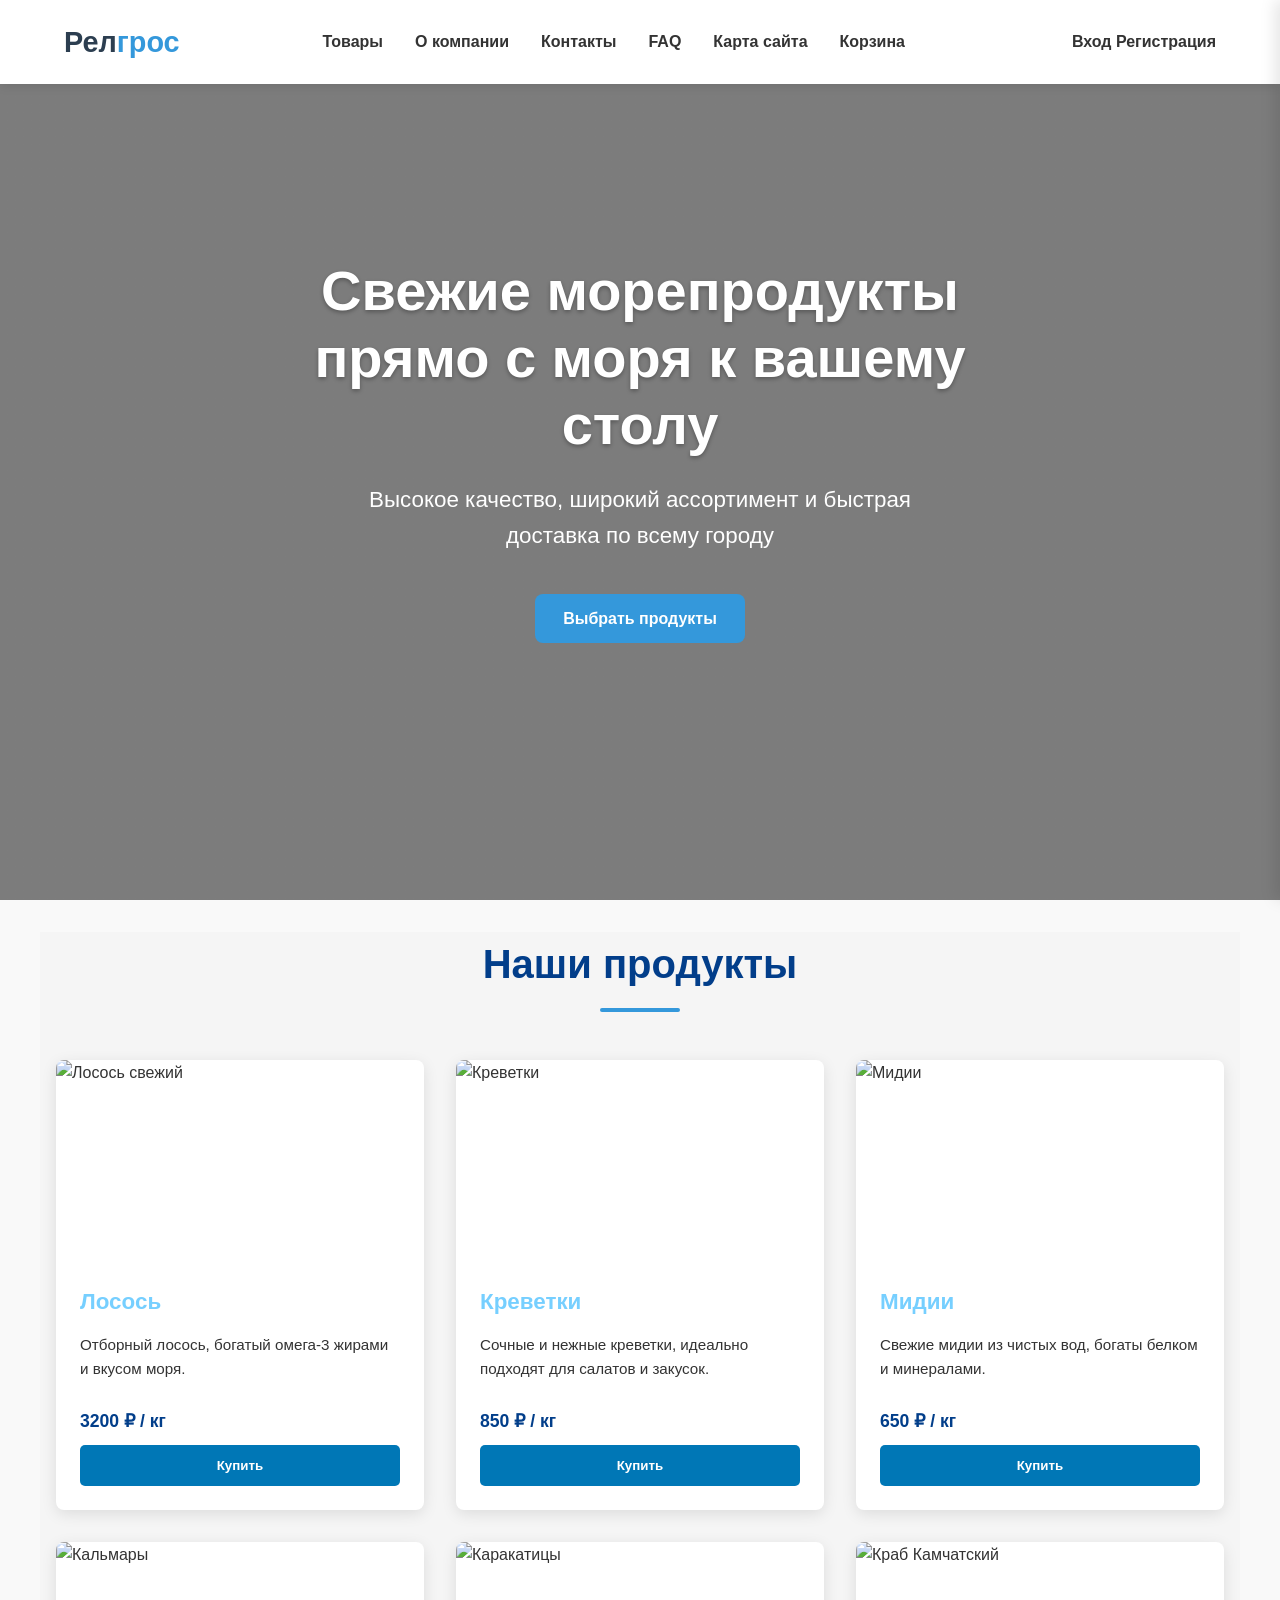
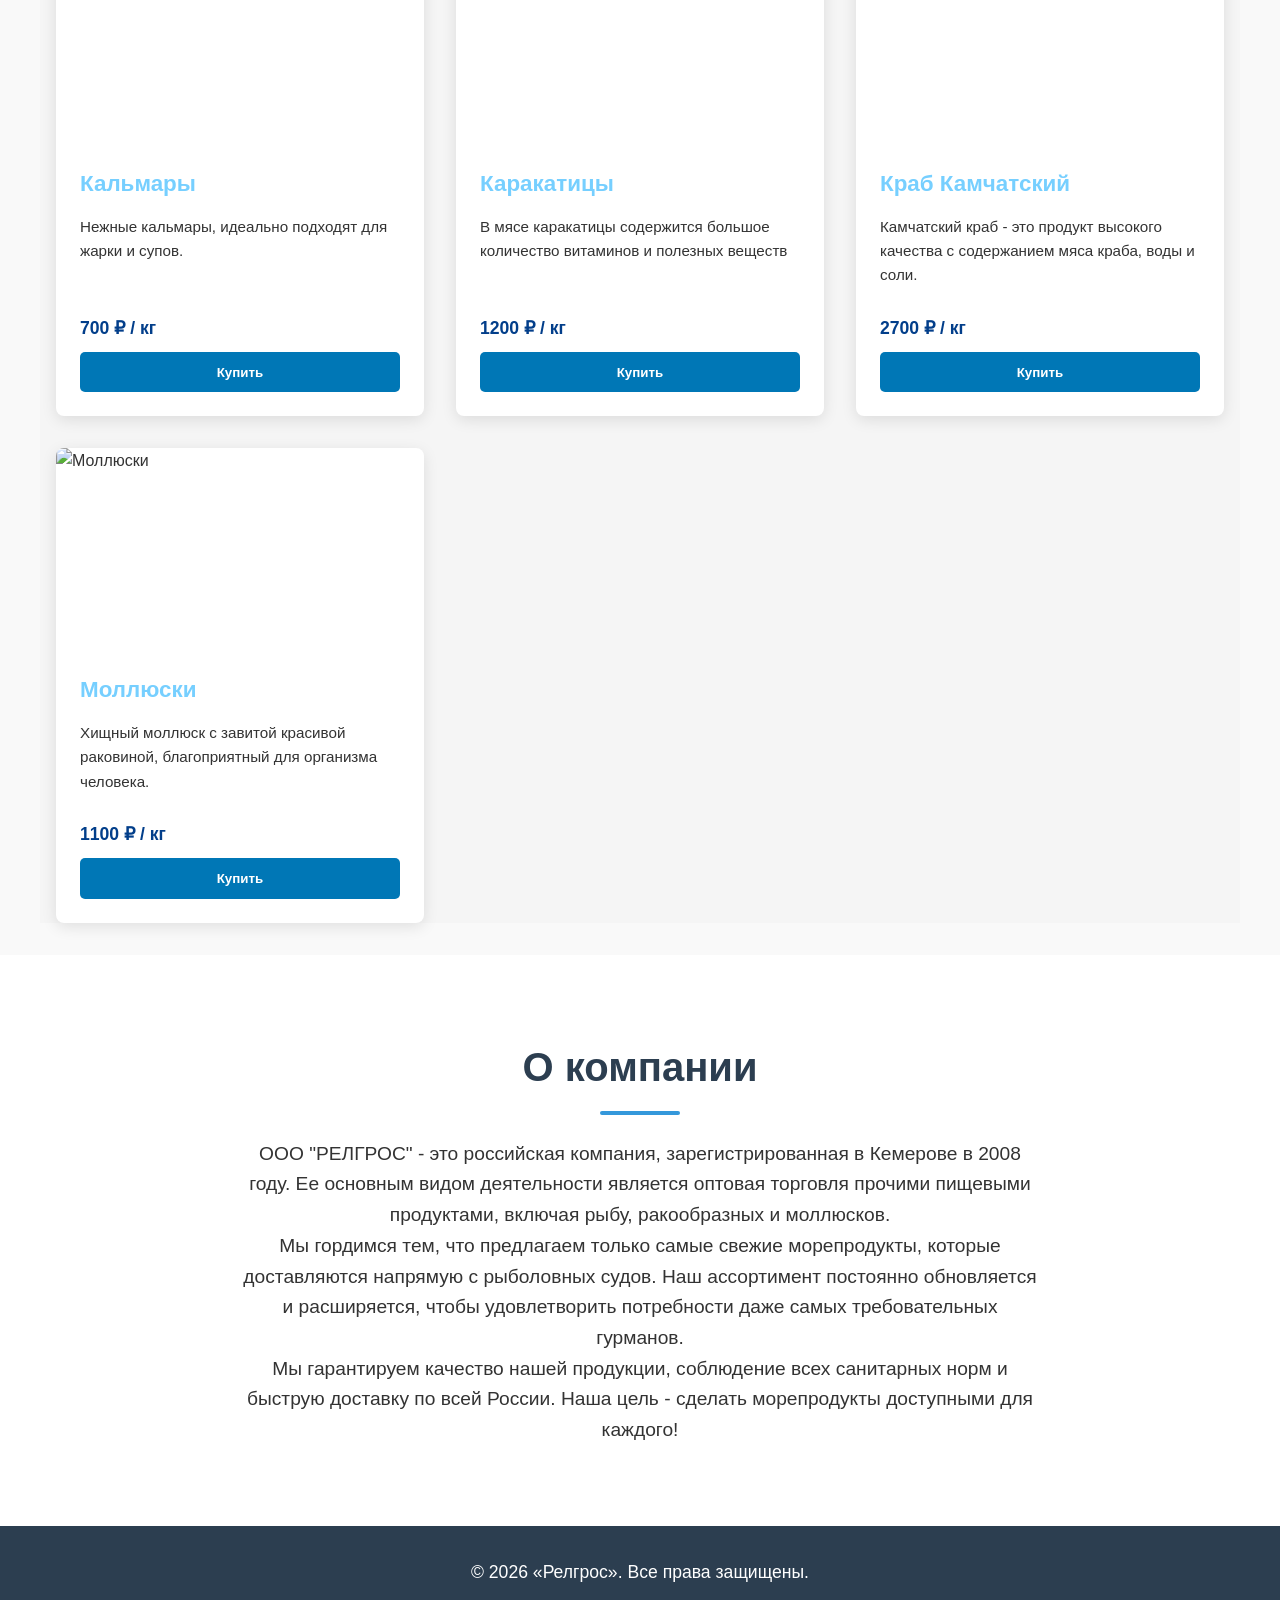
==== index.html @ 41223345 "Add files via upload" ====
<!DOCTYPE html>

<html lang="ru">

<head>

  <meta charset="UTF-8" />

  <meta name="viewport" content="width=device-width, initial-scale=1" />

  <title>Морепродукты «Релгрос»</title>

  <link rel="stylesheet" href="style.css">

  <style>

 .hero {

  background-image: linear-gradient(rgba(0, 0, 0, 0.5), rgba(0, 0, 0, 0.5)),

                    url('hero1.jpg');

  background-size: cover;

  background-position: center;

  background-attachment: fixed;

}



    .product-card .btn-buy {

      background-color: #0077b6 !important;

      color: #ffffff !important;

      border: none !important;

      padding: 0.8rem 1.5rem !important;

      border-radius: 5px !important;

      font-weight: bold !important;

      cursor: pointer !important;

      transition: background-color 0.3s ease, transform 0.2s ease !important;

      width: 100% !important;

      margin-top: auto !important;

    }



    /* Эффект при наведении на кнопку "Купить" */

    .product-card .btn-buy:hover {

      background-color: #023e8a !important; /* Темно-синий при наведении */

      transform: translateY(-2px) !important;

    }



    /* Эффект при клике */

    .product-card .btn-buy:active {

      transform: translateY(0) !important;

    }

  </style>

</head>

<body>

  <header>

    <div class="container nav-wrapper">

      <div class="logo">Рел<span>грос</span></div>

      <nav id="nav-menu">

        <a href="#products">Товары</a>

        <a href="#about">О компании</a>

        <a href="kontakti.html">Контакты</a>

        <a href="FAQ.html">FAQ</a>

        <a href="sitemap.html">Карта сайта</a>

        <a href="#" id="cart-toggle">Корзина</a>

      </nav>

     

      <div class="nav-actions">

        <nav>

          <ul>

            <li id="auth-buttons">

              <a href="#login-modal" id="login-button">Вход</a>

              <a href="#registration-modal" id="register-button">Регистрация</a>

            </li>

            <li id="user-info" class="hidden">

              <div class="user-status">

                <div class="user-avatar" id="user-avatar">U</div>

                <span id="username-display">Пользователь</span>

                <a href="kompani.html" class="lk-link" style="color: #023e8a; font-weight: bold; text-decoration: none; margin: 0 10px;">ЛК</a>

                <button class="logout-btn" id="logout-button">Выйти</button>

              </div>

            </li>

          </ul>

        </nav>

      </div>

     

      <div class="menu-toggle" id="menu-toggle" aria-label="Открыть меню" role="button" tabindex="0">

        <div></div>

        <div></div>

        <div></div>

      </div>

    </div>

  </header>

 

  <div id="login-modal" class="modal">

    <div class="modal-content">

      <span class="close" id="close-login">&times;</span>

      <h2>Вход</h2>

      <form id="login-form">

        <div class="form-group">

          <label for="login-email">Email:</label>

          <input type="email" id="login-email" required>

        </div>

        <div class="form-group">

          <label for="login-password">Пароль:</label>

          <input type="password" id="login-password" required>

        </div>

        <button type="submit">Войти</button>

        <div class="form-footer">

          <p>Ещё нет аккаунта? <a href="#registration-modal" id="show-register">Зарегистрироваться</a></p>

        </div>

      </form>

    </div>

  </div>



  <div id="registration-modal" class="modal">

    <div class="modal-content">

      <span class="close" id="close-registration">&times;</span>

      <h2>Регистрация</h2>

      <form id="registration-form">

        <div class="form-group">

          <label for="reg-username">Имя пользователя:</label>

          <input type="text" id="reg-username" required>

        </div>

        <div class="form-group">

          <label for="reg-email">Email:</label>

          <input type="email" id="reg-email" required>

        </div>

        <div class="form-group">

          <label for="reg-password">Пароль:</label>

          <input type="password" id="reg-password" required>

        </div>

        <button type="submit">Зарегистрироваться</button>

        <div class="form-footer">

          <p>Уже есть аккаунт? <a href="#login-modal" id="show-login">Войти</a></p>

        </div>

      </form>

    </div>

  </div>

 

  <div class="overlay" id="overlay"></div>



  <section class="hero">

    <div>

      <h1>Свежие морепродукты прямо с моря к вашему столу</h1>

      <p>Высокое качество, широкий ассортимент и быстрая доставка по всему городу</p>

      <a href="#products" class="btn btn-primary">Выбрать продукты</a>

    </div>

  </section>



  <section class="products" id="products">

    <h2>Наши продукты</h2>

    <div class="product-list">

      <div class="product-card">

        <img src="https://image.fonwall.ru/o/ur/beach-sea-silhouette-cold.jpeg?auto=compress&fit=crop&w=1920&h=1080&domain=img3.fonwall.ru" alt="Лосось свежий" />

        <div class="product-info">

          <h3>Лосось</h3>

          <p>Отборный лосось, богатый омега-3 жирами и вкусом моря.</p>

          <div class="price">3200 ₽ / кг</div>

          <button class="btn-buy" onclick="addToCart('Лосось', 3200, 'https://images.unsplash.com/photo-1519708227418-c8fd9a32b7a2?ixlib=rb-1.2.1&auto=format&fit=crop&w=1350&q=80')">Купить</button>

        </div>

      </div>

      <div class="product-card">

        <img src="https://image.fonwall.ru/o/gx/shrimps-food-seafood-meal.jpeg?auto=compress&fit=resize&w=1200&h=800&display=large&domain=img3.fonwall.ru" alt="Креветки" />

        <div class="product-info">

          <h3>Креветки</h3>

          <p>Сочные и нежные креветки, идеально подходят для салатов и закусок.</p>

          <div class="price">850 ₽ / кг</div>

          <button class="btn-buy" onclick="addToCart('Креветки', 850, 'https://images.unsplash.com/photo-1605209671171-4257b1c93a6c?ixlib=rb-1.2.1&auto=format&fit=crop&w=1350&q=80')">Купить</button>

        </div>

      </div>

      <div class="product-card">

        <img src="https://image.fonwall.ru/o/fg/open-white-ice-dish.jpeg?auto=compress&fit=resize&w=1200&display=large&domain=img1.fonwall.ru" alt="Мидии" />

        <div class="product-info">

          <h3>Мидии</h3>

          <p>Свежие мидии из чистых вод, богаты белком и минералами.</p>

          <div class="price">650 ₽ / кг</div>

          <button class="btn-buy" onclick="addToCart('Мидии', 650, 'https://images.unsplash.com/photo-1558642452-9d2a7deb7f62?ixlib=rb-1.2.1&auto=format&fit=crop&w=1350&q=80')">Купить</button>

        </div>

      </div>

      <div class="product-card">

        <img src="https://storage.delikateska.ru/1/c/e1c640a1-3410-4550-aafe-2575e19d95a2.jpg" alt="Кальмары" />

        <div class="product-info">

          <h3>Кальмары</h3>

          <p>Нежные кальмары, идеально подходят для жарки и супов.</p>

          <div class="price">700 ₽ / кг</div>

          <button class="btn-buy" onclick="addToCart('Кальмары', 700, 'https://images.unsplash.com/photo-1604335314871-1f1b4a6d1b8a?ixlib=rb-1.2.1&auto=format&fit=crop&w=1350&q=80')">Купить</button>

        </div>

      </div>

      <div class="product-card">

        <img src="https://dikoed.ru//upload/iblock/222/97263-karakatitsa-tushenaya-s-ovoshchami-v-yogurte.png" alt="Каракатицы" />

        <div class="product-info">

          <h3>Каракатицы</h3>

          <p>В мясе каракатицы содержится большое количество витаминов и полезных веществ</p>

          <div class="price">1200 ₽ / кг</div>

          <button class="btn-buy" onclick="addToCart('Каракатицы', 1200, 'https://images.unsplash.com/photo-1599490650239-1d4f5a5b0b8c?ixlib=rb-1.2.1&auto=format&fit=crop&w=1350&q=80')">Купить</button>

        </div>

      </div>

      <div class="product-card">

        <img src="https://image.fonwall.ru/o/fj/crab-leaves-tasty-wallpaper.jpeg?auto=compress&fit=resize&w=1200&h=914&display=large&domain=img3.fonwall.ru" alt="Краб Камчатский" />

        <div class="product-info">

          <h3>Краб Камчатский</h3>

          <p>Камчатский краб - это продукт высокого качества с содержанием мяса краба, воды и соли.</p>

          <div class="price">2700 ₽ / кг</div>

          <button class="btn-buy" onclick="addToCart('Краб Камчатский', 2700, 'https://images.unsplash.com/photo-1560963689-b9e9b4f7b2e9?ixlib=rb-1.2.1&auto=format&fit=crop&w=1350&q=80')">Купить</button>

        </div>

      </div>

      <div class="product-card">

        <img src="https://storage.delikateska.ru/2/6/9f753585-d7a3-4ac5-836e-d81b5a7dd4b4.jpg" alt="Моллюски" />

        <div class="product-info">

          <h3>Моллюски</h3>

          <p>Хищный моллюск с завитой красивой раковиной, благоприятный для организма человека.</p>

          <div class="price">1100 ₽ / кг</div>

          <button class="btn-buy" onclick="addToCart('Моллюски', 1100, 'https://images.unsplash.com/photo-1583258292688-d0213dc5a3a8?ixlib=rb-1.2.1&auto=format&fit=crop&w=1350&q=80')">Купить</button>

        </div>

      </div>

     

    </div>

  </section>



  <section class="about" id="about">

    <h2>О компании</h2>

    <p>

      ООО "РЕЛГРОС" - это российская компания, зарегистрированная в Кемерове в 2008 году.

      Ее основным видом деятельности является оптовая торговля прочими пищевыми продуктами,

      включая рыбу, ракообразных и моллюсков.

    </p>

    <p>

      Мы гордимся тем, что предлагаем только самые свежие морепродукты, которые доставляются

      напрямую с рыболовных судов. Наш ассортимент постоянно обновляется и расширяется,

      чтобы удовлетворить потребности даже самых требовательных гурманов.

    </p>

    <p>

      Мы гарантируем качество нашей продукции, соблюдение всех санитарных норм и быструю

      доставку по всей России. Наша цель - сделать морепродукты доступными для каждого!

    </p>

  </section>



  <footer>

    &copy; 2026 «Релгрос». Все права защищены.

  </footer>



  <div class="cart" id="cart">

    <h3>

      Корзина

      <button class="close-btn" id="close-cart">✖</button>

    </h3>

    <div id="cart-items"></div>

    <div class="cart-total" id="cart-total">Итого: 0 ₽</div>

    <div class="cart-actions">

      <button class="checkout-btn" onclick="checkout()">Оформить заказ</button>

      <button class="clear-btn" onclick="clearCart()">Очистить корзину</button>

    </div>

  </div>



  <script>

    let cart = [];

    let currentUser = null;

   

    const cartToggle = document.getElementById('cart-toggle');

    const cartDiv = document.getElementById('cart');

    const closeCartBtn = document.getElementById('close-cart');

    const overlay = document.getElementById('overlay');

    const menuToggle = document.getElementById('menu-toggle');

    const navMenu = document.getElementById('nav-menu');

    const loginButton = document.getElementById('login-button');

    const registerButton = document.getElementById('register-button');

    const closeLogin = document.getElementById('close-login');

    const closeRegistration = document.getElementById('close-registration');

    const loginModal = document.getElementById('login-modal');

    const registerModal = document.getElementById('registration-modal');

    const loginForm = document.getElementById('login-form');

    const registerForm = document.getElementById('registration-form');

    const showRegister = document.getElementById('show-register');

    const showLogin = document.getElementById('show-login');

    const authButtons = document.getElementById('auth-buttons');

    const userInfo = document.getElementById('user-info');

    const userAvatar = document.getElementById('user-avatar');

    const usernameDisplay = document.getElementById('username-display');

    const logoutButton = document.getElementById('logout-button');

   

    document.addEventListener('DOMContentLoaded', () => {

      const savedUser = localStorage.getItem('currentUser');

      if (savedUser) {

        currentUser = JSON.parse(savedUser);

        updateUserStatus();

      }

     

      const savedCart = localStorage.getItem('cart');

      if (savedCart) {

        cart = JSON.parse(savedCart);

        renderCart();

      }

    });

   

    function addToCart(product, price, image) {

      const existingItem = cart.find(item => item.product === product);

      if (existingItem) {

        existingItem.quantity++;

      } else {

        cart.push({ product, price, image, quantity: 1 });

      }

      renderCart();

      saveCartToStorage();

     

      cartDiv.classList.add('active');

      overlay.style.display = 'block';

    }

   

    function removeFromCart(product) {

      const index = cart.findIndex(item => item.product === product);

      if (index !== -1) {

        cart.splice(index, 1);

        renderCart();

        saveCartToStorage();

      }

    }

   

    function updateQuantity(product, change) {

      const item = cart.find(item => item.product === product);

      if (item) {

        item.quantity += change;

        if (item.quantity <= 0) {

          removeFromCart(product);

        } else {

          renderCart();

          saveCartToStorage();

        }

      }

    }

   

    function clearCart() {

      cart = [];

      renderCart();

      saveCartToStorage();

    }

   

    function renderCart() {

      const cartItemsDiv = document.getElementById('cart-items');

      if (!cartItemsDiv) return;

      cartItemsDiv.innerHTML = '';

      let total = 0;

     

      if (cart.length === 0) {

        cartItemsDiv.innerHTML = '<p>Корзина пуста</p>';

        document.getElementById('cart-total').innerText = `Итого: 0 ₽`;

        return;

      }

     

      cart.forEach(item => {

        const itemTotal = item.price * item.quantity;

        total += itemTotal;

       

        const cartItem = document.createElement('div');

        cartItem.className = 'cart-item';

        cartItem.innerHTML = `

          <div class="cart-item-info">

            <div class="cart-item-name">${item.product}</div>

            <div class="cart-item-price">${item.price} ₽ × ${item.quantity} = ${itemTotal} ₽</div>

          </div>

          <div class="cart-item-actions">

            <button onclick="updateQuantity('${item.product}', -1)">-</button>

            <button onclick="updateQuantity('${item.product}', 1)">+</button>

            <button onclick="removeFromCart('${item.product}')" style="color: #e74c3c; background:none; border:none; cursor:pointer; font-weight:bold;">✕</button>

          </div>

        `;

        cartItemsDiv.appendChild(cartItem);

      });

      document.getElementById('cart-total').innerText = `Итого: ${total} ₽`;

    }

   

    function saveCartToStorage() {

      localStorage.setItem('cart', JSON.stringify(cart));

    }

   

    function checkout() {

      if (!currentUser) {

        alert('Для оформления заказа необходимо войти в систему');

        showModal(loginModal);

        return;

      }

     

      if (cart.length === 0) {

        alert('Ваша корзина пуста');

        return;

      }

     

      let totalSum = 0;

      let totalWeight = 0;

      let itemsNames = [];

     

      cart.forEach(item => {

        totalSum += item.price * item.quantity;

        totalWeight += item.quantity;

        itemsNames.push(`${item.product} (${item.quantity} шт)`);

      });



      const newOrder = {

        id: "#" + Math.floor(10000 + Math.random() * 90000),

        date: new Date().toLocaleDateString('ru-RU'),

        products: itemsNames.join(', '),

        weight: totalWeight + ".0 кг",

        total: totalSum.toLocaleString('ru-RU') + " руб.",

        status: "В обработке"

      };



      let ordersDB = JSON.parse(localStorage.getItem('ordersDB') || '{}');

     

      if (!ordersDB[currentUser.email]) {

        ordersDB[currentUser.email] = [];

      }

     

      ordersDB[currentUser.email].unshift(newOrder);

      localStorage.setItem('ordersDB', JSON.stringify(ordersDB));

     

      alert(`Заказ ${newOrder.id} успешно оформлен! Посмотреть его можно в Личном кабинете (ЛК).`);

      clearCart();

      closeCart();

    }

   

    function showModal(modal) {

      modal.classList.add('active');

      overlay.style.display = 'block';

      document.body.style.overflow = 'hidden';

    }

   

    function closeModal(modal) {

      modal.classList.remove('active');

      overlay.style.display = 'none';

      document.body.style.overflow = 'auto';

    }

   

    function closeAllModals() {

      closeModal(loginModal);

      closeModal(registerModal);

    }

   

    function closeCart() {

      cartDiv.classList.remove('active');

      overlay.style.display = 'none';

      document.body.style.overflow = 'auto';

    }

   

    function registerUser(username, email, password) {

      let users = JSON.parse(localStorage.getItem('users') || '[]');

      const existingUser = users.find(user => user.email === email);

      if (existingUser) {

        alert('Пользователь с таким email уже зарегистрирован');

        return false;

      }

     

      const newUser = { id: Date.now(), username, email, password };

      users.push(newUser);

      localStorage.setItem('users', JSON.stringify(users));

     

      currentUser = newUser;

      localStorage.setItem('currentUser', JSON.stringify(currentUser));

      updateUserStatus();

      alert('Регистрация прошла успешно!');

      return true;

    }

   

    function loginUser(email, password) {

      const users = JSON.parse(localStorage.getItem('users') || '[]');

      const user = users.find(user => user.email === email && user.password === password);

     

      if (user) {

        currentUser = user;

        localStorage.setItem('currentUser', JSON.stringify(currentUser));

        updateUserStatus();

        return true;

      }

      alert('Неверный email или пароль');

      return false;

    }

   

    function logoutUser() {

      currentUser = null;

      localStorage.removeItem('currentUser');

      updateUserStatus();

    }

   

    function updateUserStatus() {

      if (currentUser) {

        authButtons.classList.add('hidden');

        userInfo.classList.remove('hidden');

        usernameDisplay.textContent = currentUser.username;

        userAvatar.textContent = currentUser.username.charAt(0).toUpperCase();

      } else {

        authButtons.classList.remove('hidden');

        userInfo.classList.add('hidden');

      }

    }

   

    cartToggle.addEventListener('click', (e) => {

      e.preventDefault();

      cartDiv.classList.toggle('active');

      const isActive = cartDiv.classList.contains('active');

      overlay.style.display = isActive ? 'block' : 'none';

      document.body.style.overflow = isActive ? 'hidden' : 'auto';

    });

   

    closeCartBtn.addEventListener('click', closeCart);

    overlay.addEventListener('click', () => {

      closeCart();

      closeAllModals();

    });

   

    menuToggle.addEventListener('click', () => {

      menuToggle.classList.toggle('active');

      navMenu.classList.toggle('active');

    });

   

    loginButton.addEventListener('click', (e) => {

      e.preventDefault();

      showModal(loginModal);

    });

   

    registerButton.addEventListener('click', (e) => {

      e.preventDefault();

      showModal(registerModal);

    });

   

    closeLogin.addEventListener('click', () => closeModal(loginModal));

    closeRegistration.addEventListener('click', () => closeModal(registerModal));

   

    showRegister.addEventListener('click', (e) => {

      e.preventDefault();

      closeModal(loginModal);

      showModal(registerModal);

    });

   

    showLogin.addEventListener('click', (e) => {

      e.preventDefault();

      closeModal(registerModal);

      showModal(loginModal);

    });

   

    loginForm.addEventListener('submit', (e) => {

      e.preventDefault();

      const email = document.getElementById('login-email').value;

      const password = document.getElementById('login-password').value;

      if (loginUser(email, password)) closeModal(loginModal);

    });

   

    registerForm.addEventListener('submit', (e) => {

      e.preventDefault();

      const username = document.getElementById('reg-username').value;

      const email = document.getElementById('reg-email').value;

      const password = document.getElementById('reg-password').value;

      if (registerUser(username, email, password)) closeModal(registerModal);

    });

   

    logoutButton.addEventListener('click', logoutUser);

   

    document.querySelectorAll('a[href^="#"]').forEach(anchor => {

      anchor.addEventListener('click', function(e) {

        const targetId = this.getAttribute('href');

        if (targetId === '#') return;

        const targetElement = document.querySelector(targetId);

        if (targetElement) {

          e.preventDefault();

          window.scrollTo({ top: targetElement.offsetTop - 80, behavior: 'smooth' });

          if (navMenu.classList.contains('active')) {

            menuToggle.classList.remove('active');

            navMenu.classList.remove('active');

          }

        }

      });

    });

  </script>

</body>

</html>
---- style.css ----
.products {
      max-width: 1200px;
      margin: 2rem auto;
      padding: 0 1rem;
    }
    .products h2 {
      text-align: center;
      margin-bottom: 1.5rem;
      color: #023e8a;
    }
    .product-list {
      display: grid;
      grid-template-columns: repeat(auto-fit, minmax(250px, 1fr));
      gap: 1.5rem;
    }
    .product-card {
      background: rgb(255, 255, 255);
      border-radius: 8px;
      box-shadow: 0 2px 8px rgba(0, 0, 0, 0.1);
      overflow: hidden;
      display: flex;
      flex-direction: column;
      transition: transform 0.3s ease;
    }
    .product-card:hover {
      transform: translateY(-5px);
    }
    .product-card img {
      width: 100%;
      height: 180px;
      object-fit: cover;
    }
    .product-info {
      padding: 1rem;
      flex-grow: 1;
      display: flex;
      flex-direction: column;
      justify-content: space-between;
    }
    .product-info h3 {
      margin-bottom: 0.5rem;
      color: #76cfff;
    }
    .product-info p {
      flex-grow: 1;
      font-size: 0.95rem;
      margin-bottom: 1rem;
    }
    .product-info .price {
      font-weight: bold;
      font-size: 1.1rem;
      color: #023e8a;
    }
    .btn-buy {
      background-color: #0077b6;
      color: white;
      border: none;
      padding: 0.5rem 1rem;
      border-radius: 4px;
      cursor: pointer;
      font-weight: 600;
      transition: background-color 0.3s ease;
      text-align: center;
      margin-top: 0.5rem;
    }
    .btn-buy:hover {
      background-color: #005f86;
    }

     /* Глобальные стили */
    :root {
      --primary-color: #2c3e50;
      --secondary-color: #3498db;
      --accent-color: #e74c3c;
      --light-color: #ecf0f1;
      --dark-color: #2c3e50;
      --text-color: #333;
      --light-gray: #f5f5f5;
      --border-radius: 8px;
      --box-shadow: 0 4px 15px rgba(0, 0, 0, 0.1);
      --transition: all 0.3s ease;
    }
    
    * {
      margin: 0;
      padding: 0;
      box-sizing: border-box;
      font-family: 'Segoe UI', Tahoma, Geneva, Verdana, sans-serif;
    }
    
    body {
      background-color: #f9f9f9;
      color: var(--text-color);
      line-height: 1.6;
    }
    
    a {
      text-decoration: none;
      color: inherit;
    }
    
    button {
      cursor: pointer;
      border: none;
      outline: none;
      transition: var(--transition);
    }
    
    .container {
      width: 90%;
      max-width: 1200px;
      margin: 0 auto;
      padding: 0 15px;
    }
    
    section {
      padding: 5rem 0;
    }
    
    h1, h2, h3 {
      font-weight: 700;
      margin-bottom: 1.5rem;
      color: var(--primary-color);
    }
    
    h1 {
      font-size: 3rem;
      line-height: 1.2;
    }
    
    h2 {
      font-size: 2.5rem;
      text-align: center;
      position: relative;
      padding-bottom: 1rem;
    }
    
    h2::after {
      content: '';
      position: absolute;
      bottom: 0;
      left: 50%;
      transform: translateX(-50%);
      width: 80px;
      height: 4px;
      background: var(--secondary-color);
      border-radius: 2px;
    }
    
    p {
      margin-bottom: 1rem;
      font-size: 1.1rem;
    }
    
    .btn {
      display: inline-block;
      padding: 12px 28px;
      border-radius: var(--border-radius);
      font-weight: 600;
      font-size: 1rem;
      text-align: center;
      transition: var(--transition);
    }
    
    .btn-primary {
      background-color: var(--secondary-color);
      color: white;
    }
    
    .btn-primary:hover {
      background-color: #2980b9;
      transform: translateY(-3px);
    }
    
    .btn-buy {
      background-color: var(--accent-color);
      color: white;
      padding: 10px 20px;
      border-radius: var(--border-radius);
      font-weight: 600;
      margin-top: 15px;
      width: 100%;
    }
    
    .btn-buy:hover {
      background-color: #c0392b;
    }
    
    /* Шапка сайта */
    header {
      background-color: white;
      box-shadow: 0 2px 10px rgba(0, 0, 0, 0.1);
      position: fixed;
      top: 0;
      left: 0;
      width: 100%;
      z-index: 1000;
    }
    
    .nav-wrapper {
      display: flex;
      justify-content: space-between;
      align-items: center;
      padding: 1.2rem 0;
    }
    
    .logo {
      font-size: 1.8rem;
      font-weight: 800;
      color: var(--primary-color);
    }
    
    .logo span {
      color: var(--secondary-color);
    }
    
    nav {
      display: flex;
      align-items: center;
    }
    
    #nav-menu {
      display: flex;
    }
    
    #nav-menu a {
      margin-left: 2rem;
      font-weight: 600;
      position: relative;
      padding: 8px 0;
    }
    
    #nav-menu a::after {
      content: '';
      position: absolute;
      bottom: 0;
      left: 0;
      width: 0;
      height: 2px;
      background: var(--secondary-color);
      transition: var(--transition);
    }
    
    #nav-menu a:hover::after {
      width: 100%;
    }
    
    .nav-actions {
      display: flex;
      align-items: center;
      margin-left: 2rem;
    }
    
    .nav-actions ul {
      display: flex;
      list-style: none;
    }
    
    .nav-actions li {
      margin-left: 1.5rem;
    }
    
    .nav-actions a {
      font-weight: 600;
    }
    
    .menu-toggle {
      display: none;
      flex-direction: column;
      justify-content: space-between;
      width: 30px;
      height: 21px;
      cursor: pointer;
    }
    
    .menu-toggle div {
      height: 3px;
      background: var(--primary-color);
      border-radius: 10px;
      transition: var(--transition);
    }
    
    /* Герой-секция */
    .hero {
      background: linear-gradient(rgba(44, 62, 80, 0.8), rgba(44, 62, 80, 0.8)), 
                  url('https://images.unsplash.com/photo-1519681393784-d120267933ba?ixlib=rb-1.2.1&auto=format&fit=crop&w=1950&q=80');
      background-size: cover;
      background-position: center;
      height: 100vh;
      min-height: 700px;
      display: flex;
      align-items: center;
      text-align: center;
      color: white;
      margin-top: 0;
    }
    
    .hero div {
      max-width: 800px;
      margin: 0 auto;
    }
    
    .hero h1 {
      font-size: 3.5rem;
      color: white;
      margin-bottom: 1.5rem;
      text-shadow: 0 2px 4px rgba(0,0,0,0.3);
    }
    
    .hero p {
      font-size: 1.4rem;
      margin-bottom: 2.5rem;
      max-width: 600px;
      margin-left: auto;
      margin-right: auto;
    }
    
    /* Секция продуктов */
    .products {
      background-color: var(--light-gray);
    }
    
    .product-list {
      display: grid;
      grid-template-columns: repeat(auto-fill, minmax(280px, 1fr));
      gap: 2rem;
      margin-top: 3rem;
    }
    
    .product-card {
      background: white;
      border-radius: var(--border-radius);
      overflow: hidden;
      box-shadow: var(--box-shadow);
      transition: var(--transition);
    }
    
    .product-card:hover {
      transform: translateY(-10px);
      box-shadow: 0 10px 25px rgba(0,0,0,0.15);
    }
    
    .product-card img {
      width: 100%;
      height: 200px;
      object-fit: cover;
      display: block;
    }
    
    .product-info {
      padding: 1.5rem;
    }
    
    .product-info h3 {
      font-size: 1.4rem;
      margin-bottom: 0.8rem;
    }
    
    .price {
      font-size: 1.3rem;
      font-weight: 700;
      color: var(--accent-color);
      margin: 10px 0;
    }
    
    /* О компании */
    .about {
      background: white;
    }
    
    .about p {
      max-width: 800px;
      margin: 0 auto;
      text-align: center;
      font-size: 1.2rem;
    }
    
    /* Контакты */
    .contact-info {
      background: white;
      padding: 2.5rem;
      border-radius: var(--border-radius);
      box-shadow: var(--box-shadow);
      max-width: 600px;
      margin: 0 auto;
      text-align: center;
    }
    
    .contact-info p {
      font-size: 1.2rem;
      margin-bottom: 1.2rem;
    }
    
    .contact-info a {
      color: var(--secondary-color);
      font-weight: 600;
      transition: var(--transition);
    }
    
    .contact-info a:hover {
      color: var(--accent-color);
      text-decoration: underline;
    }
    
    /* Подвал */
    footer {
      background-color: var(--primary-color);
      color: white;
      padding: 2rem 0;
      text-align: center;
      font-size: 1.1rem;
    }
    
    /* Корзина */
    .cart {
      position: fixed;
      top: 0;
      right: -400px;
      width: 100%;
      max-width: 400px;
      height: 100vh;
      background: white;
      box-shadow: -5px 0 15px rgba(0,0,0,0.1);
      padding: 2rem;
      z-index: 2000;
      transition: var(--transition);
      overflow-y: auto;
    }
    
    .cart.active {
      right: 0;
    }
    
    .cart h3 {
      display: flex;
      justify-content: space-between;
      align-items: center;
      padding-bottom: 1.5rem;
      border-bottom: 1px solid #eee;
    }
    
    .close-btn {
      background: none;
      font-size: 1.5rem;
      color: var(--accent-color);
    }
    
    .cart-items {
      margin: 1.5rem 0;
    }
    
    .cart-item {
      display: flex;
      justify-content: space-between;
      align-items: center;
      padding: 1rem 0;
      border-bottom: 1px solid #eee;
    }
    
    .cart-item-info {
      flex: 1;
    }
    
    .cart-item-actions {
      display: flex;
      align-items: center;
    }
    
    .cart-item-actions button {
      background: var(--light-gray);
      width: 30px;
      height: 30px;
      border-radius: 50%;
      font-weight: bold;
      margin: 0 5px;
    }
    
    .cart-total {
      font-size: 1.4rem;
      font-weight: 700;
      margin: 1.5rem 0;
      text-align: right;
    }
    
    .cart-actions {
      display: flex;
      flex-direction: column;
      gap: 10px;
    }
    
    .cart-actions button {
      padding: 12px 20px;
      border-radius: var(--border-radius);
      font-weight: 600;
    }
    
    .checkout-btn {
      background: var(--secondary-color);
      color: white;
    }
    
    .clear-btn {
      background: var(--light-gray);
      color: var(--text-color);
    }
    
    .overlay {
      position: fixed;
      top: 0;
      left: 0;
      width: 100%;
      height: 100%;
      background: rgba(0,0,0,0.5);
      z-index: 1500;
      display: none;
    }
    
    /* Модальные окна */
    .modal {
      position: fixed;
      top: 0;
      left: 0;
      width: 100%;
      height: 100%;
      background: rgba(0,0,0,0.7);
      z-index: 2000;
      display: flex;
      align-items: center;
      justify-content: center;
      opacity: 0;
      visibility: hidden;
      transition: var(--transition);
    }
    
    .modal.active {
      opacity: 1;
      visibility: visible;
    }
    
    .modal-content {
      background: white;
      border-radius: var(--border-radius);
      width: 90%;
      max-width: 450px;
      padding: 2.5rem;
      position: relative;
      box-shadow: 0 10px 30px rgba(0,0,0,0.3);
    }
    
    .modal .close {
      position: absolute;
      top: 15px;
      right: 20px;
      font-size: 1.8rem;
      cursor: pointer;
      color: #aaa;
    }
    
    .modal .close:hover {
      color: var(--accent-color);
    }
    
    .modal h2 {
      margin-bottom: 2rem;
      text-align: center;
      padding-bottom: 0;
    }
    
    .modal h2::after {
      display: none;
    }
    
    .form-group {
      margin-bottom: 1.5rem;
    }
    
    .form-group label {
      display: block;
      margin-bottom: 0.5rem;
      font-weight: 600;
    }
    
    .form-group input {
      width: 100%;
      padding: 12px 15px;
      border: 1px solid #ddd;
      border-radius: var(--border-radius);
      font-size: 1rem;
    }
    
    .form-group input:focus {
      border-color: var(--secondary-color);
      outline: none;
    }
    
    .modal button[type="submit"] {
      width: 100%;
      padding: 14px;
      background: var(--secondary-color);
      color: white;
      font-weight: 600;
      font-size: 1.1rem;
      border-radius: var(--border-radius);
    }
    
    .form-footer {
      text-align: center;
      margin-top: 1.5rem;
      font-size: 0.95rem;
    }
    
    .form-footer a {
      color: var(--secondary-color);
      font-weight: 600;
    }

       /* Адаптивность */
    @media (max-width: 992px) {
      h1 {
        font-size: 2.5rem;
      }
      
      h2 {
        font-size: 2rem;
      }
      
      .nav-actions {
        margin-left: 1rem;
      }
      
      .nav-actions li {
        margin-left: 1rem;
      }
      
      #nav-menu {
        position: fixed;
        top: 80px;
        left: 0;
        background: white;
        width: 100%;
        flex-direction: column;
        align-items: center;
        padding: 2rem 0;
        box-shadow: 0 10px 10px rgba(0,0,0,0.1);
        clip-path: polygon(0 0, 100% 0, 100% 0, 0 0);
        transition: var(--transition);
      }
      
      #nav-menu.active {
        clip-path: polygon(0 0, 100% 0, 100% 100%, 0 100%);
      }
      
      #nav-menu a {
        margin: 1rem 0;
      }
      
      .menu-toggle {
        display: flex;
      }
      
      .menu-toggle.active div:nth-child(1) {
        transform: rotate(45deg) translate(5px, 5px);
      }
      
      .menu-toggle.active div:nth-child(2) {
        opacity: 0;
      }
      
      .menu-toggle.active div:nth-child(3) {
        transform: rotate(-45deg) translate(7px, -6px);
      }
    }
    
    @media (max-width: 768px) {
      .hero {
        min-height: 600px;
      }
      
      .hero h1 {
        font-size: 2.5rem;
      }
      
      .hero p {
        font-size: 1.2rem;
      }
      
      section {
        padding: 3rem 0;
      }
      
      .cart {
        max-width: 100%;
      }
    }
    
    @media (max-width: 480px) {
      .logo {
        font-size: 1.5rem;
      }
      
      .hero h1 {
        font-size: 2rem;
      }
      
      .hero p {
        font-size: 1rem;
      }
      
      .nav-actions li {
        margin-left: 0.8rem;
      }
    }
    
    /* Пользовательский статус */
    .user-status {
      display: flex;
      align-items: center;
      gap: 10px;
    }
    
    .user-avatar {
      width: 36px;
      height: 36px;
      border-radius: 50%;
      background: var(--secondary-color);
      color: white;
      display: flex;
      align-items: center;
      justify-content: center;
      font-weight: bold;
    }
    
    .logout-btn {
      background: none;
      color: var(--accent-color);
      font-weight: 600;
      padding: 5px 10px;
      border-radius: var(--border-radius);
    }
    
    .logout-btn:hover {
      background: rgba(231, 76, 60, 0.1);
    }
    
    .hidden {
      display: none;
    }
    /* Блок живого поиска */
.search-section {
  padding: 2rem 0 1rem 0;
}
.search-wrapper {
  max-width: 600px;
  margin: 0 auto;
  padding: 0 1rem;
}
.search-wrapper input {
  width: 100%;
  padding: 0.8rem 1.2rem;
  border: 2px solid #0077b6;
  border-radius: 50px;
  font-size: 1rem;
  outline: none;
  transition: box-shadow 0.3s ease;
}
.search-wrapper input:focus {
  box-shadow: 0 0 10px rgba(0, 119, 182, 0.4);
}

/* Выпадающее меню профиля в шапке */
.user-status-wrapper {
  position: relative;
}
.user-status {
  display: flex;
  align-items: center;
  gap: 8px;
  cursor: pointer;
  user-select: none;
}
.dropdown-arrow {
  font-size: 0.7rem;
  color: #0077b6;
}
.profile-dropdown {
  position: absolute;
  top: 130%;
  right: 0;
  background: white;
  min-width: 200px;
  border-radius: 8px;
  box-shadow: 0 4px 15px rgba(0,0,0,0.15);
  display: none;
  flex-direction: column;
  padding: 0.5rem 0;
  z-index: 2000;
}
.profile-dropdown.active {
  display: flex;
}
.profile-dropdown a {
  padding: 0.6rem 1.2rem;
  color: #333 !important;
  text-decoration: none;
  font-size: 0.95rem;
  transition: background 0.2s ease;
}
.profile-dropdown a:hover {
  background: #f0f7ff;
  color: #0077b6 !important;
}

/* Сетка личного кабинета */
.lk-grid-container {
  display: grid;
  grid-template-columns: 1fr 2fr;
  gap: 2rem;
  align-items: start;
}
@media (max-width: 768px) {
  .lk-grid-container {
    grid-template-columns: 1fr;
  }
}
.profile-card-box, .orders-history-box, .sitemap-card {
  background: white;
  border-radius: 12px;
  padding: 2rem;
  box-shadow: 0 4px 12px rgba(0,0,0,0.05);
  border: 1px solid #e2e8f0;
}
.profile-header-main {
  display: flex;
  align-items: center;
  gap: 1.2rem;
}
.avatar-circle {
  width: 50px;
  height: 50px;
  background: #0077b6;
  border-radius: 50%;
  color: white;
  font-size: 1.4rem;
  font-weight: bold;
  display: flex;
  align-items: center;
  justify-content: center;
}
.profile-meta-title h2 {
  margin: 0;
  color: #023e8a;
  font-size: 1.4rem;
}
.profile-meta-title p {
  margin: 4px 0 0 0;
  color: #777;
  font-size: 0.9rem;
}
.form-item-block {
  margin-bottom: 1.2rem;
}
.form-item-block label {
  display: block;
  margin-bottom: 0.4rem;
  color: #4a5568;
  font-weight: 600;
  font-size: 0.9rem;
}
.form-item-block input {
  width: 100%;
  padding: 0.7rem 1rem;
  border: 1px solid #cbd5e0;
  border-radius: 6px;
  outline: none;
  font-size: 0.95rem;
  box-sizing: border-box;
}
.form-item-block input:focus {
  border-color: #0077b6;
}
.save-profile-btn {
  background: #0077b6;
  color: white;
  border: none;
  width: 100%;
  padding: 0.8rem;
  border-radius: 6px;
  font-weight: bold;
  cursor: pointer;
  transition: background 0.2s ease;
}
.save-profile-btn:hover {
  background: #023e8a;
}

/* Таблицы заказов */
.orders-history-box h3 {
  color: #023e8a;
  margin-bottom: 1.5rem;
  font-size: 1.4rem;
}
.custom-orders-table {
  width: 100%;
  border-collapse: collapse;
}
.custom-orders-table th {
  background: #f8fafc;
  padding: 1rem;
  text-align: left;
  border-bottom: 2px solid #e2e8f0;
  color: #64748b;
  font-size: 0.9rem;
}
.custom-orders-table td {
  padding: 1rem;
  border-bottom: 1px solid #edf2f7;
  font-size: 0.95rem;
}
.clickable-order-row {
  cursor: pointer;
  transition: background 0.2s ease;
}
.clickable-order-row:hover {
  background: #f8fafc;
}
.badge {
  padding: 4px 10px;
  border-radius: 50px;
  font-size: 0.8rem;
  font-weight: 600;
}
.status-processing {
  background: #fef3c7;
  color: #d97706;
}
.status-completed {
  background: #dcfce7;
  color: #15803d;
}
.expanded-order-details {
  background: #f8fafc;
  padding: 1rem;
  border-radius: 6px;
  border-left: 4px solid #0077b6;
}

/* Стили карты сайта */
.sitemap-card h2 {
  color: #023e8a;
  margin-bottom: 0.5rem;
}
.sitemap-tree-list, .sitemap-tree-list ul {
  list-style-type: none;
  padding-left: 1.5rem;
}
.sitemap-tree-list > li {
  margin-bottom: 1rem;
  font-weight: bold;
}
.sitemap-tree-list ul li {
  font-weight: normal;
  margin-top: 0.5rem;
  position: relative;
}
.sitemap-tree-list ul li::before {
  content: "—";
  position: absolute;
  left: -1.2rem;
  color: #0077b6;
}
.sitemap-tree-list a {
  color: #0077b6;
  text-decoration: none;
}
.sitemap-tree-list a:hover {
  text-decoration: underline;
}
/* Стили для ссылок авторизации в шапке */
.auth-container {
  list-style: none;
  display: flex;
  align-items: center;
  margin: 0;
  padding: 0;
}
.auth-link {
  color: #023e8a !important;
  text-decoration: none;
  font-weight: 600;
  padding: 0 5px;
  transition: color 0.2s ease;
}
.auth-link:hover {
  color: #0077b6 !important;
}
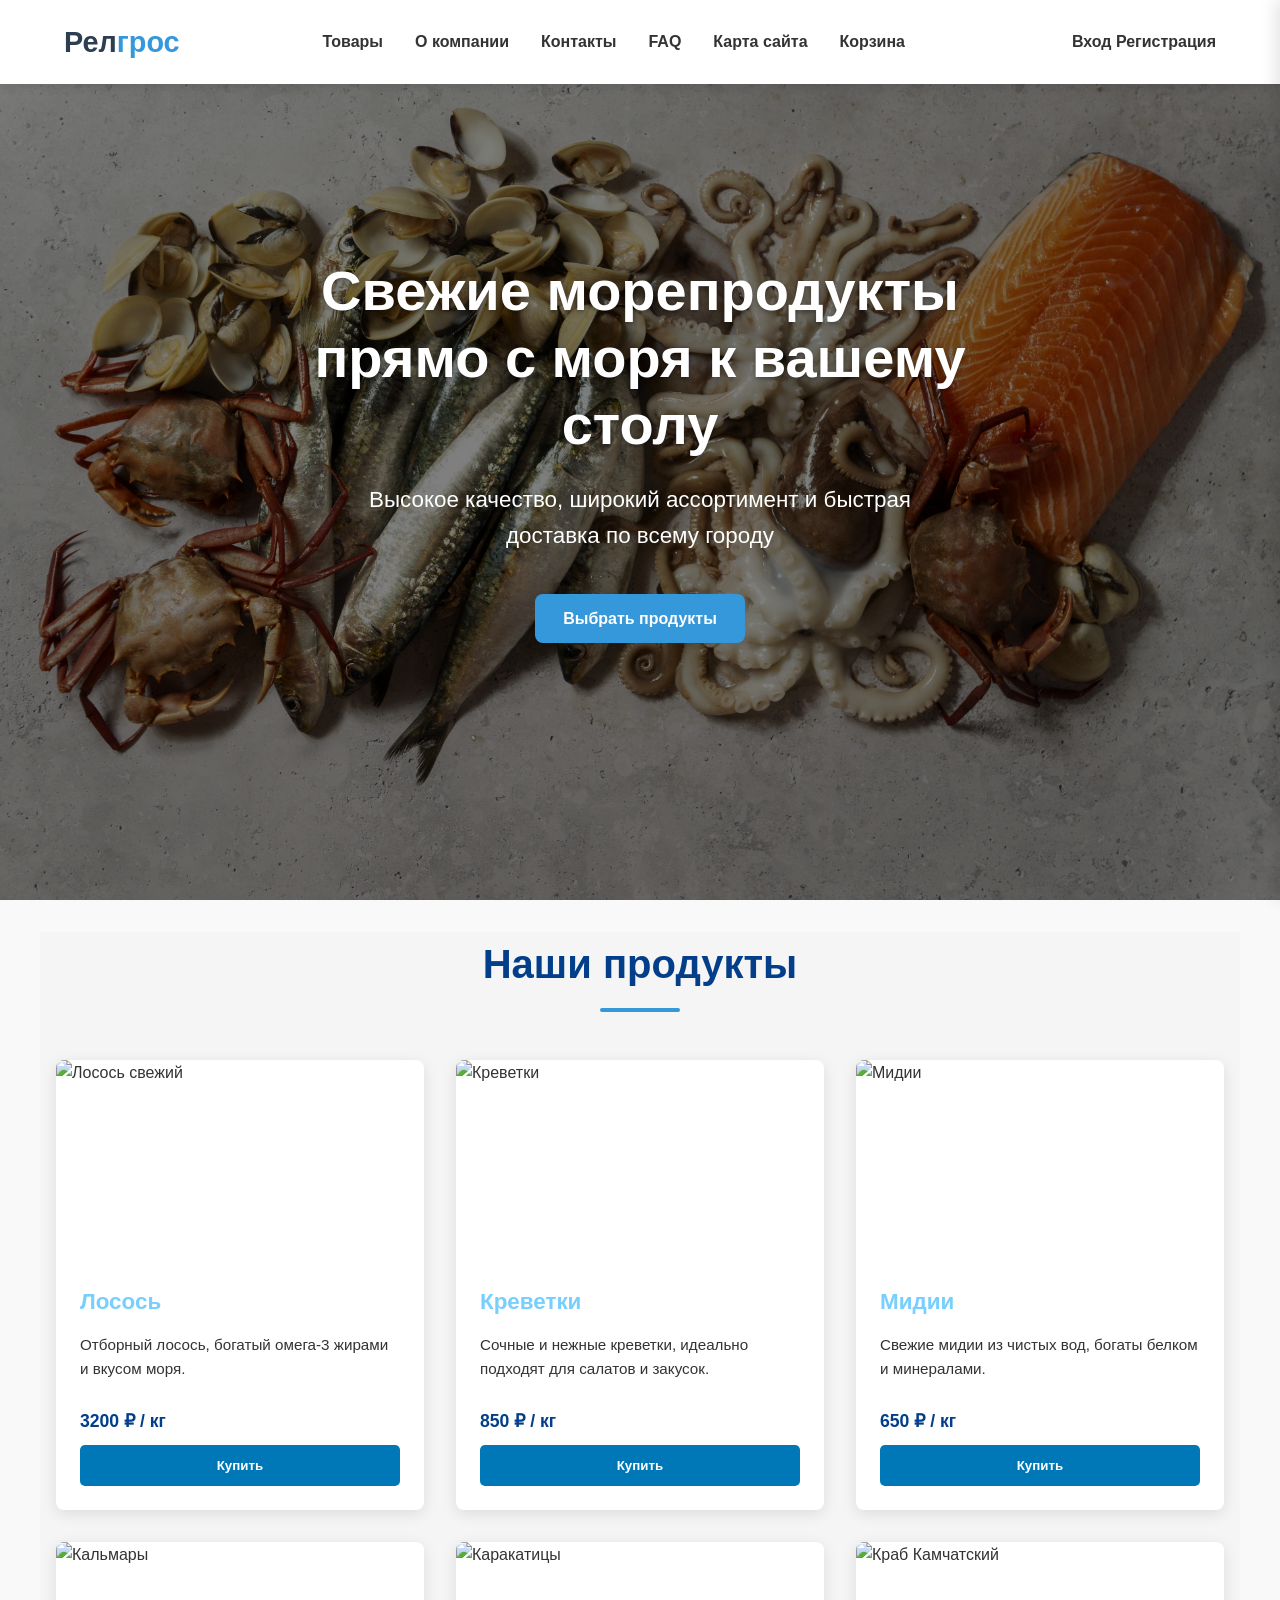
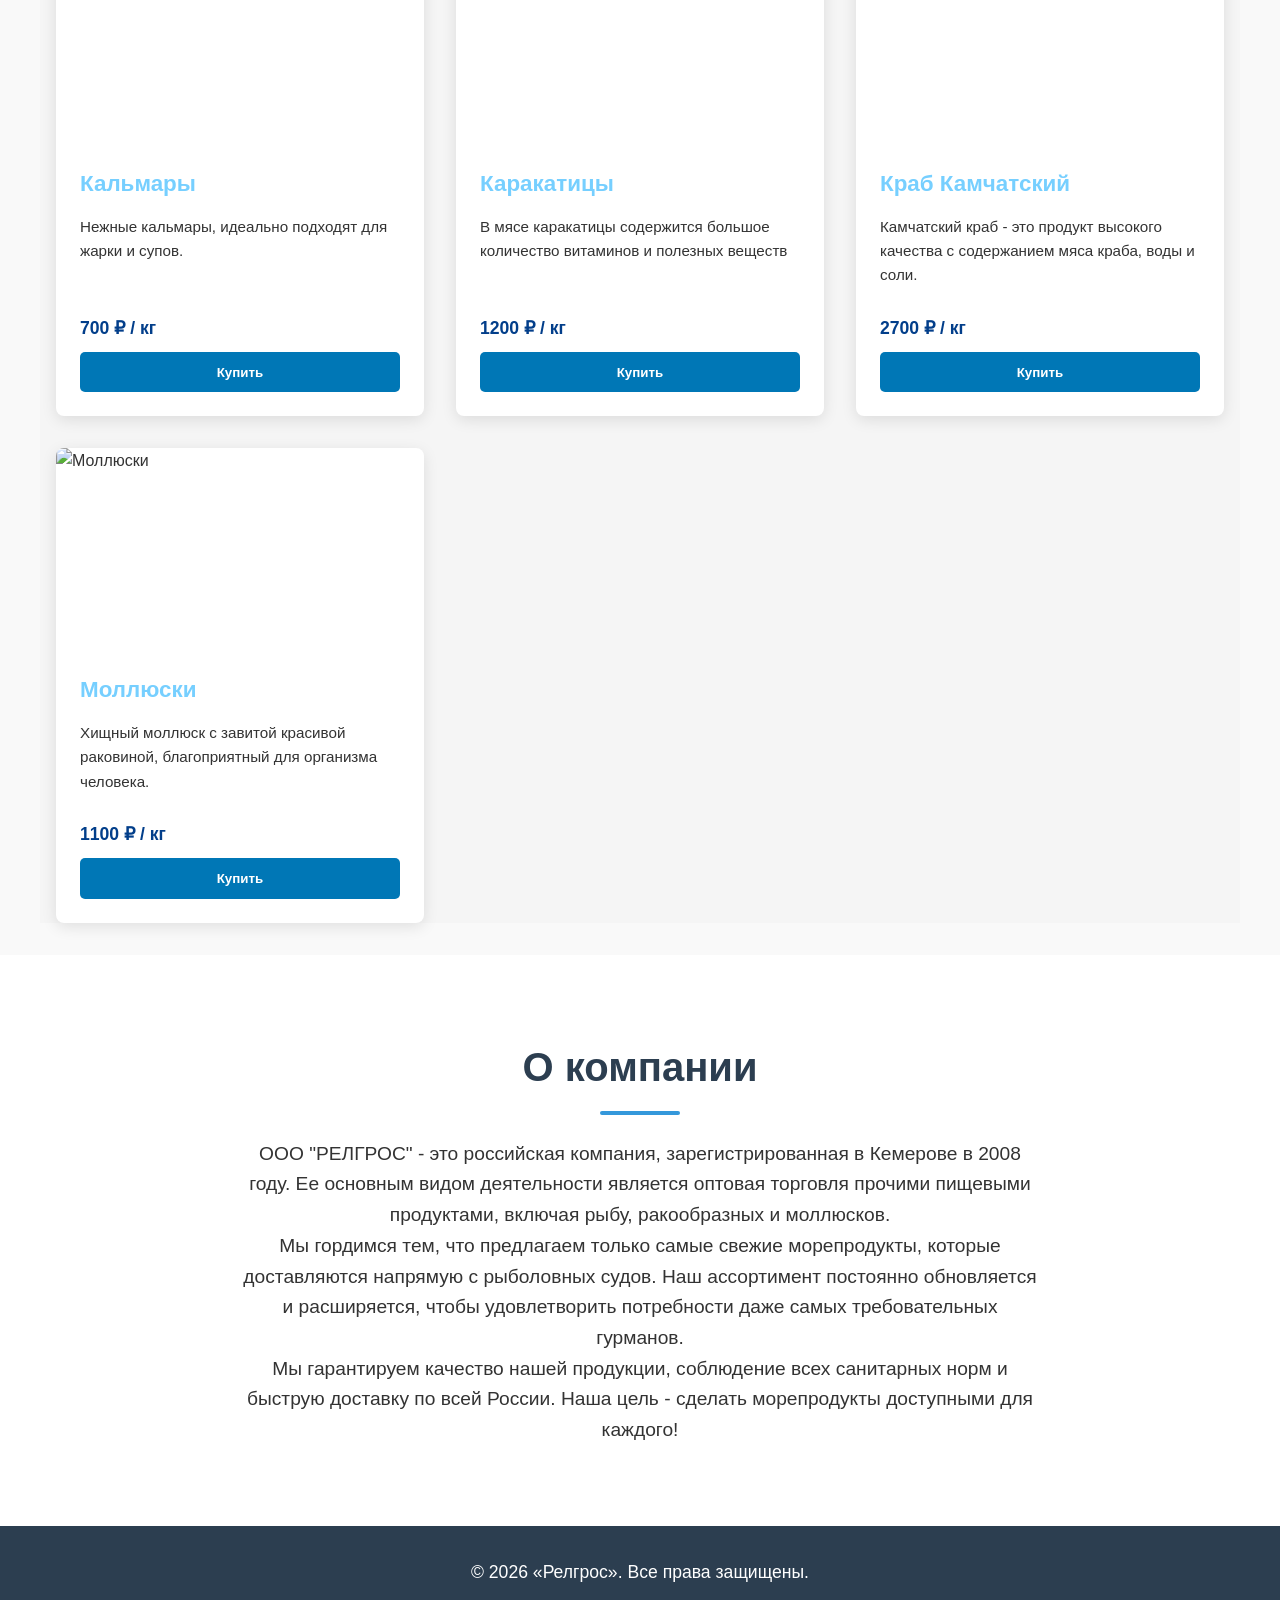
==== commit 419c2b0a: "Update index.html" ====
--- a/index.html
+++ b/index.html
@@ -18,7 +18,7 @@
 
   background-image: linear-gradient(rgba(0, 0, 0, 0.5), rgba(0, 0, 0, 0.5)),
 
-                    url('hero1.jpg');
+                    url('hero1.webp');
 
   background-size: cover;
 
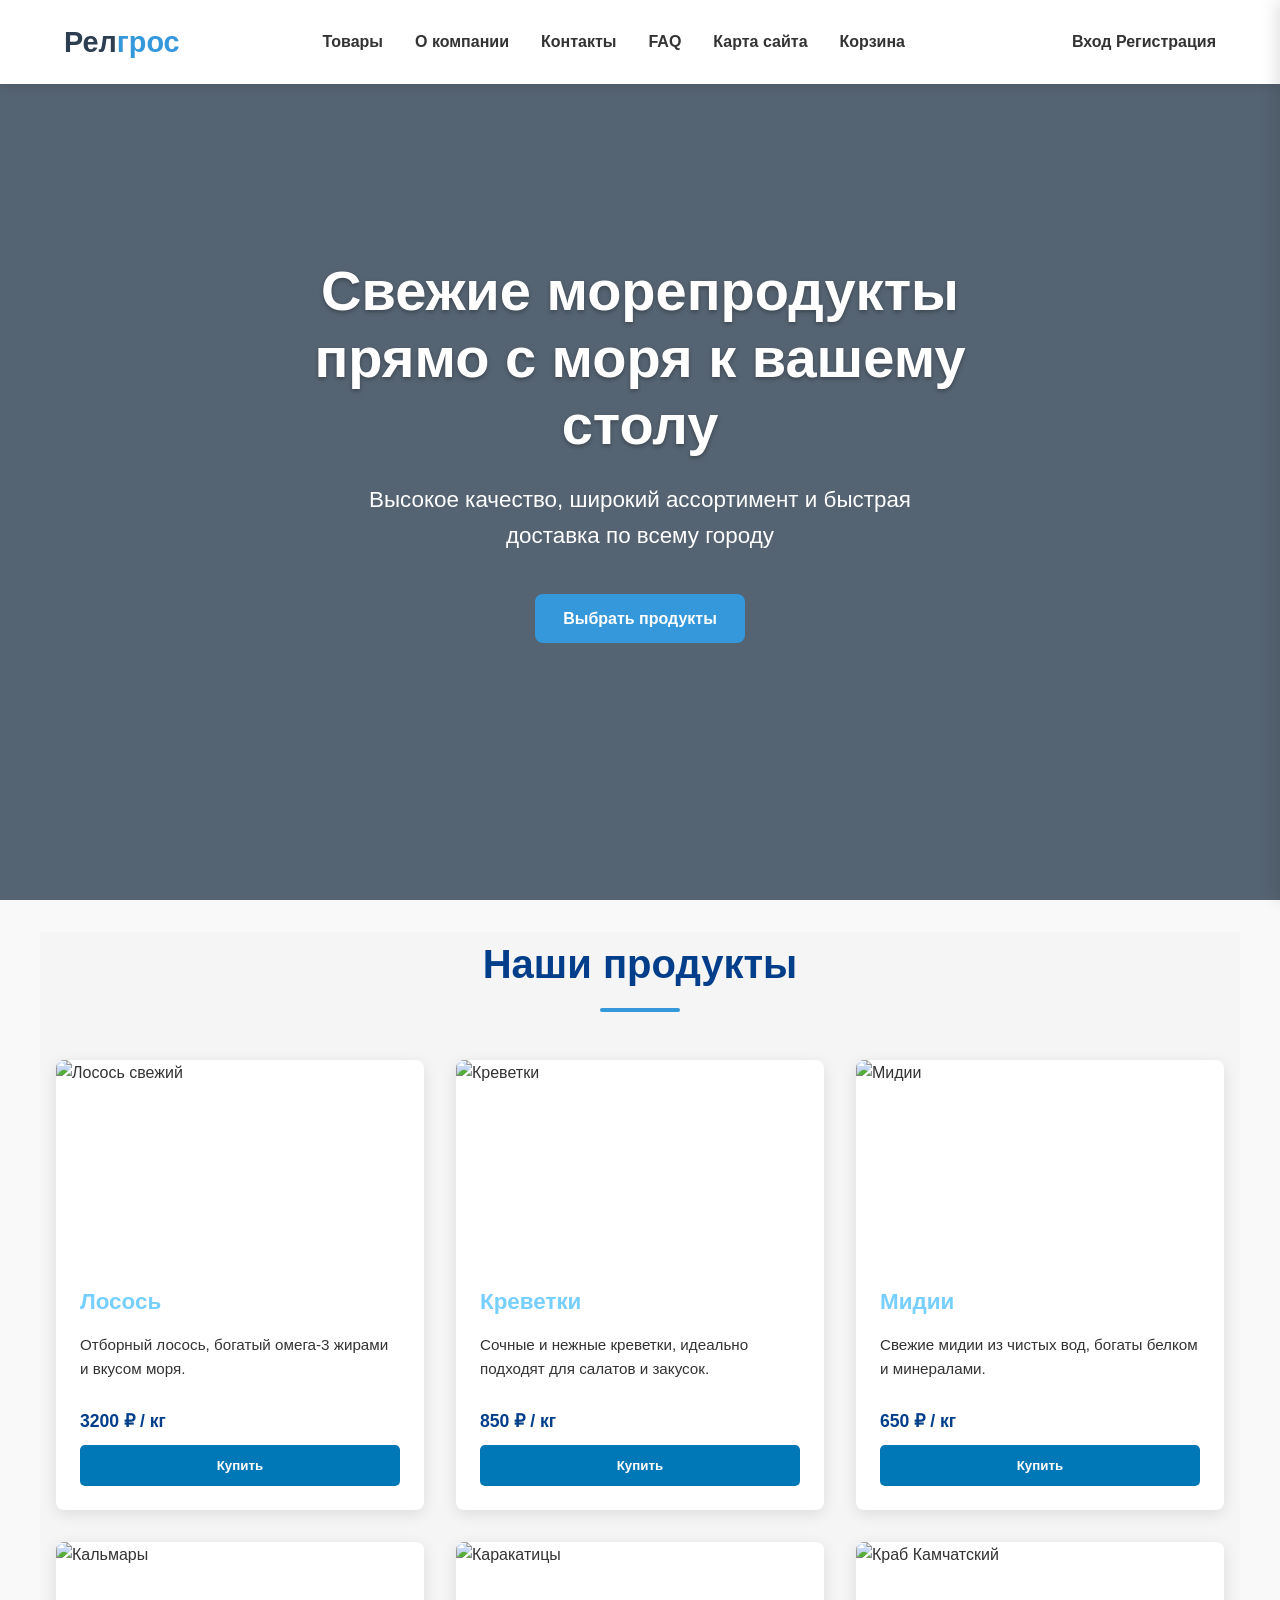
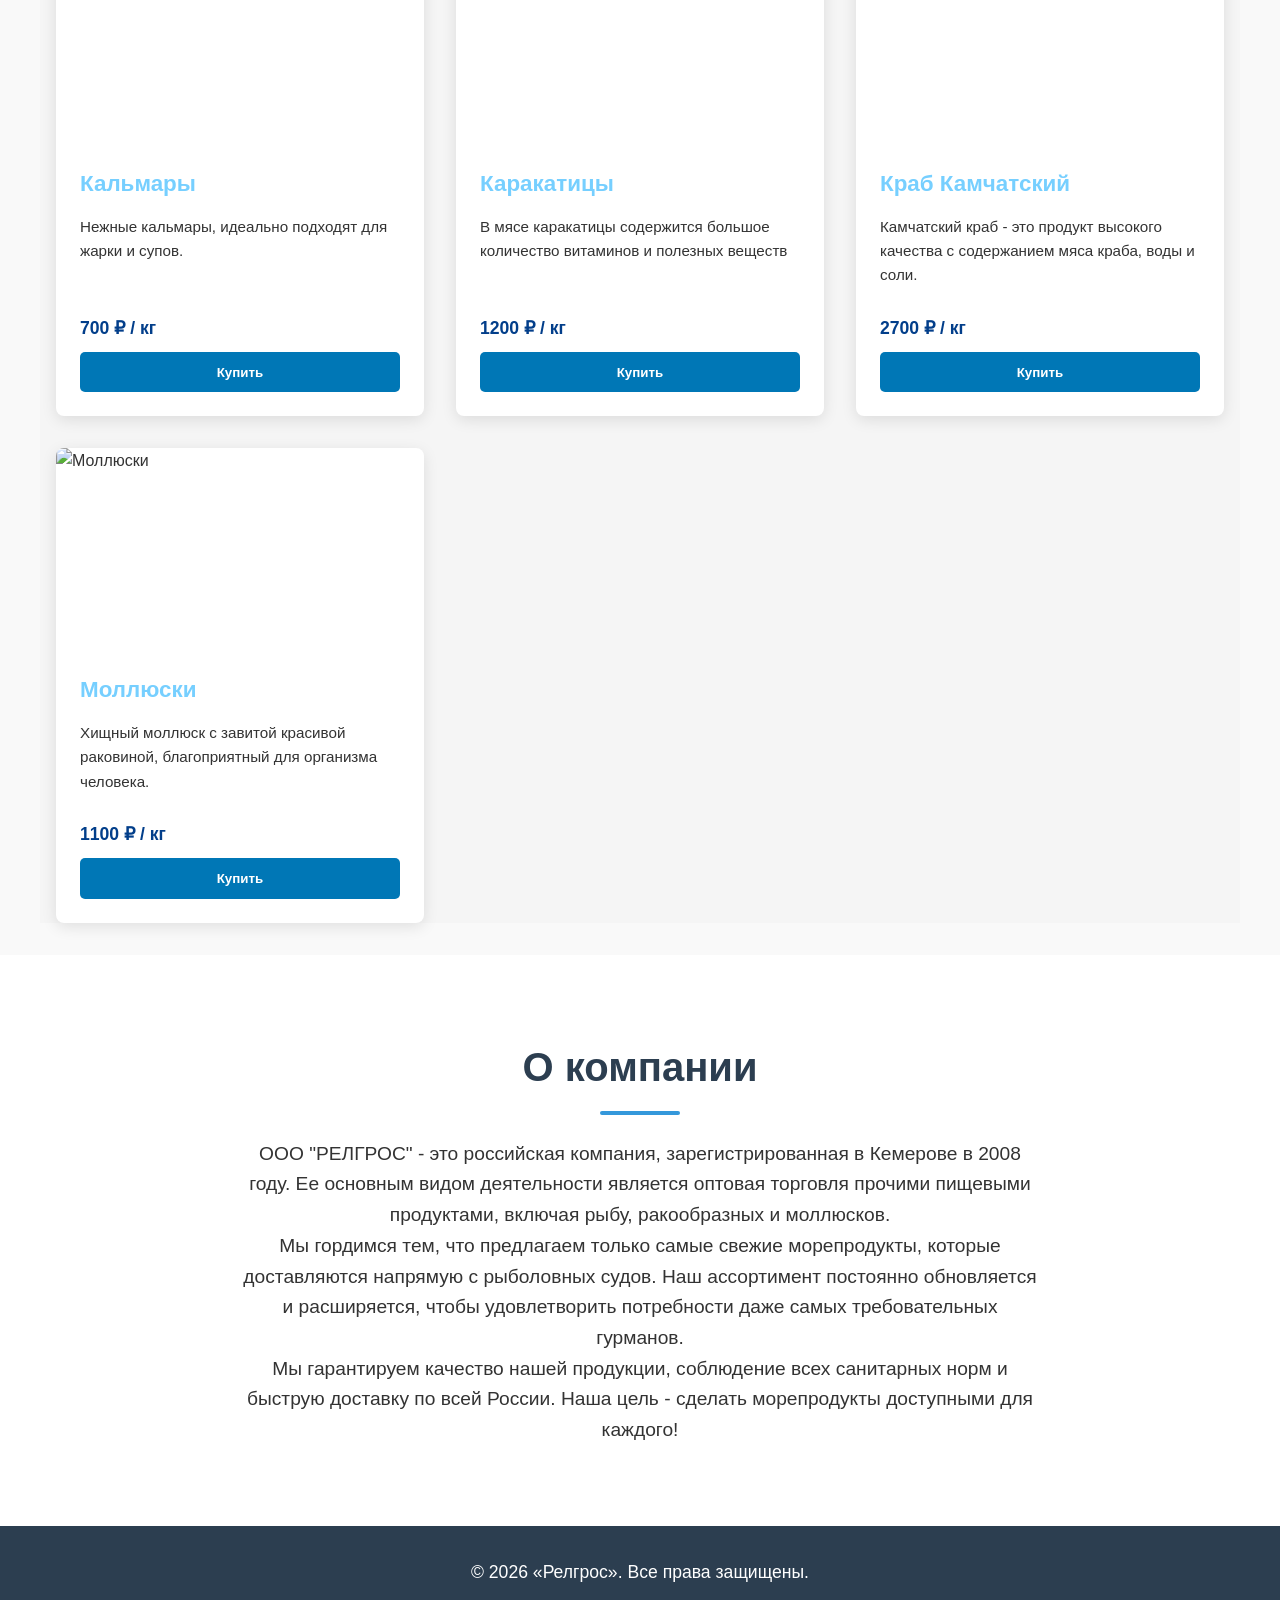
==== commit 0ff39745: "Update index.html" ====
--- a/index.html
+++ b/index.html
@@ -18,6 +18,8 @@
 
   background-image: linear-gradient(rgba(0, 0, 0, 0.5), rgba(0, 0, 0, 0.5)),
 
+  background-attachment:scroll;
+    
                     url('hero1.webp');
 
   background-size: cover;
--- a/style.css
+++ b/style.css
@@ -1,3 +1,7 @@
+html, body {
+  max-width: 100%;
+  overflow-x: hidden; /* Жестко режет всё, что пытается вылезти справа или слева */
+}
 .products {
       max-width: 1200px;
       margin: 2rem auto;
@@ -412,24 +416,27 @@
     }
     
     /* Корзина */
-    .cart {
-      position: fixed;
-      top: 0;
-      right: -400px;
-      width: 100%;
-      max-width: 400px;
-      height: 100vh;
-      background: white;
-      box-shadow: -5px 0 15px rgba(0,0,0,0.1);
-      padding: 2rem;
-      z-index: 2000;
-      transition: var(--transition);
-      overflow-y: auto;
-    }
-    
-    .cart.active {
-      right: 0;
-    }
+.cart {
+  position: fixed;
+  top: 0;
+  right: 0; /* Всегда к правому краю */
+  width: 100%;
+  max-width: 400px;
+  height: 100vh;
+  background: white;
+  box-shadow: -5px 0 15px rgba(0,0,0,0.1);
+  padding: 2rem;
+  z-index: 2000;
+  transition: var(--transition);
+  overflow-y: auto;
+  
+  transform: translateX(100%); 
+}
+
+/* Когда корзина открывается */
+.cart.active {
+  transform: translateX(0); 
+}
     
     .cart h3 {
       display: flex;
@@ -992,4 +999,4 @@
 }
 .auth-link:hover {
   color: #0077b6 !important;
-}+}
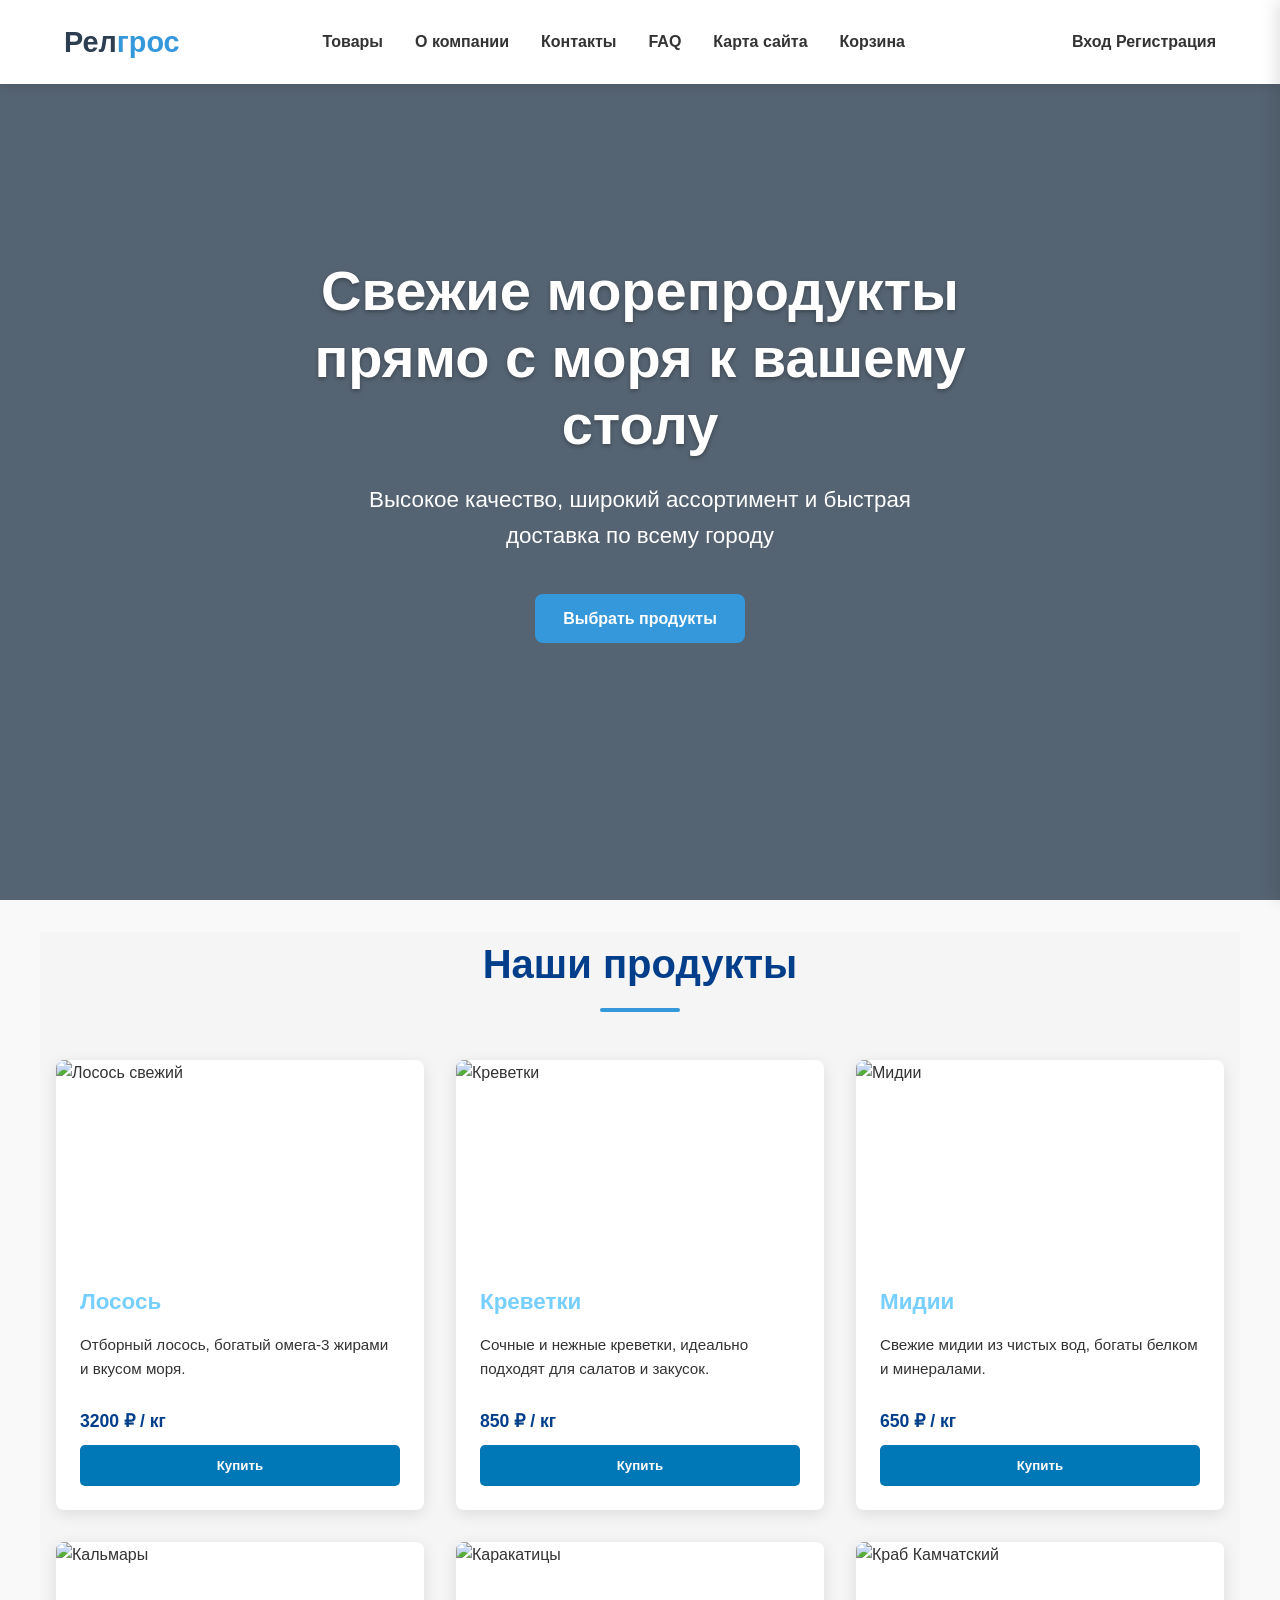
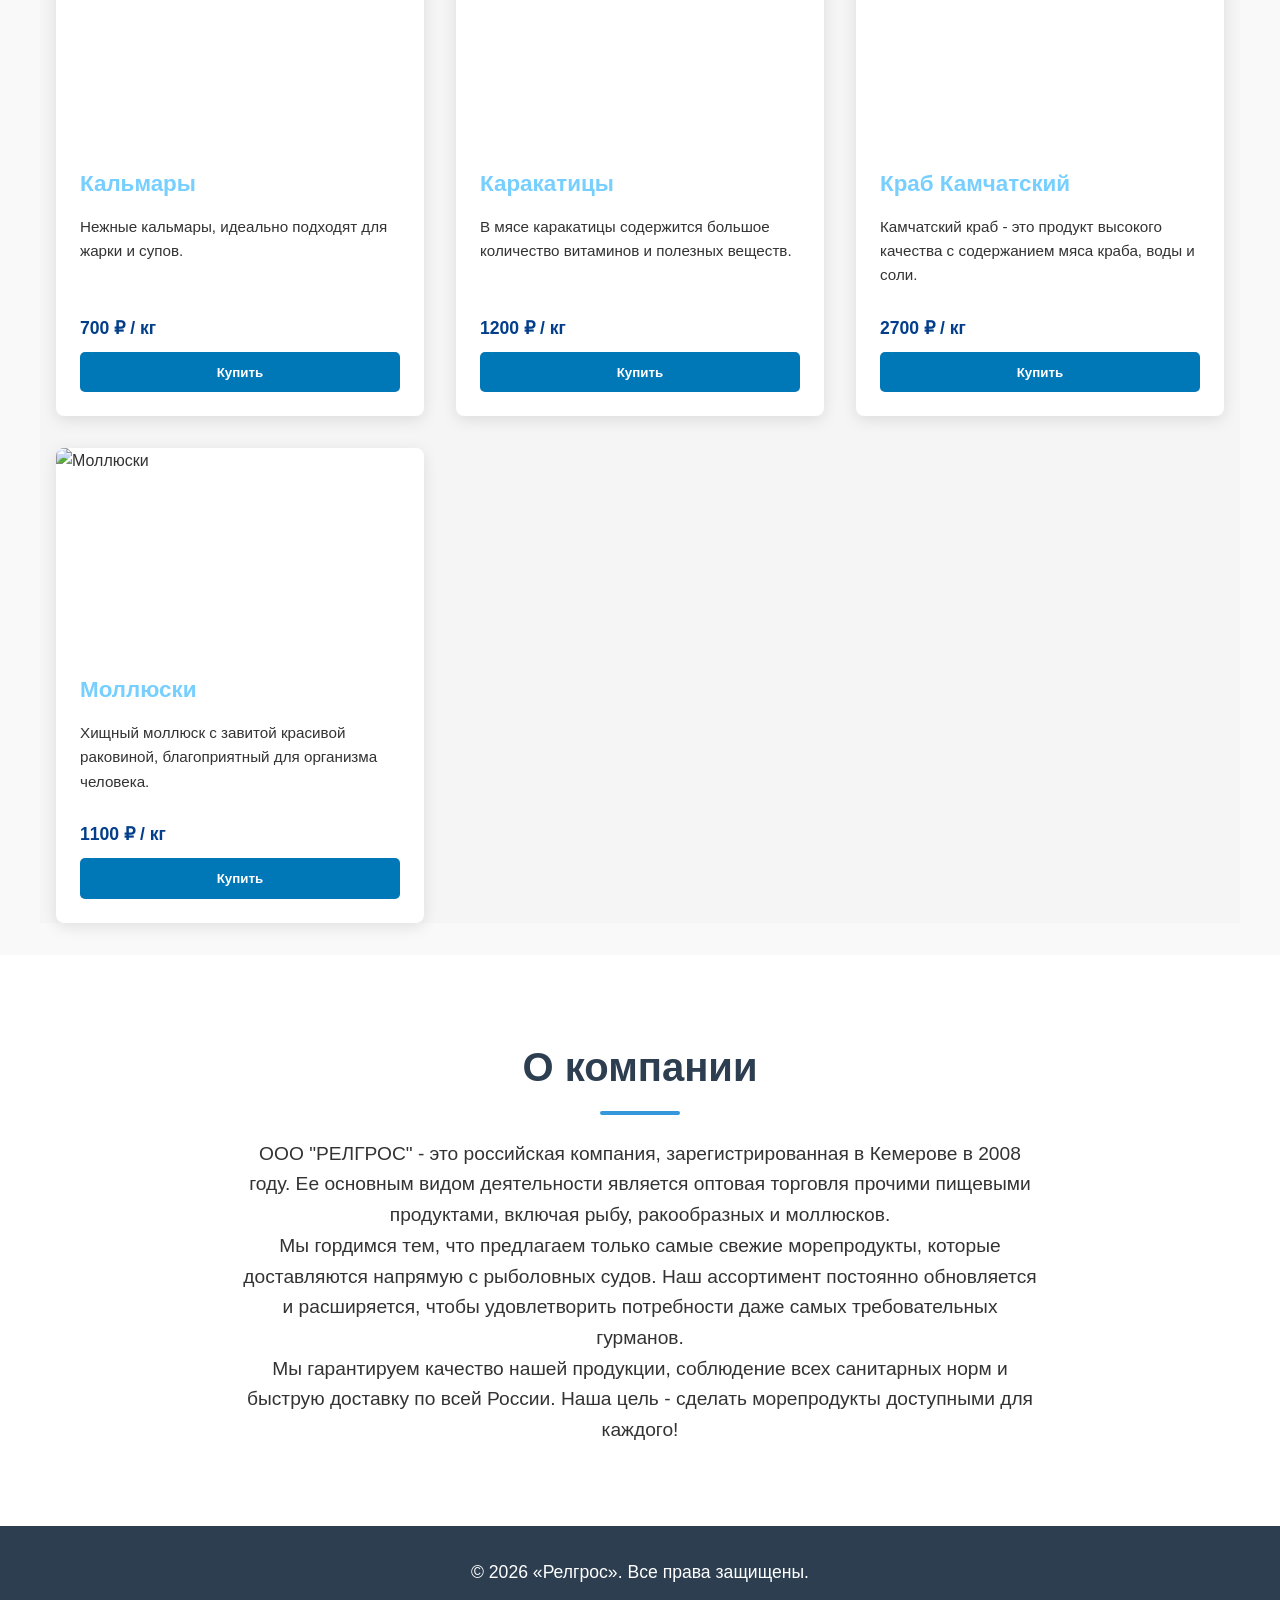
==== commit 23977765: "Update index.html" ====
--- a/index.html
+++ b/index.html
@@ -24,10 +24,6 @@
 
   background-size: cover;
 
-  background-position: center;
-
-  background-attachment: fixed;
-
 }
 
 
@@ -360,7 +356,7 @@
 
           <h3>Каракатицы</h3>
 
-          <p>В мясе каракатицы содержится большое количество витаминов и полезных веществ</p>
+          <p>В мясе каракатицы содержится большое количество витаминов и полезных веществ.</p>
 
           <div class="price">1200 ₽ / кг</div>
 
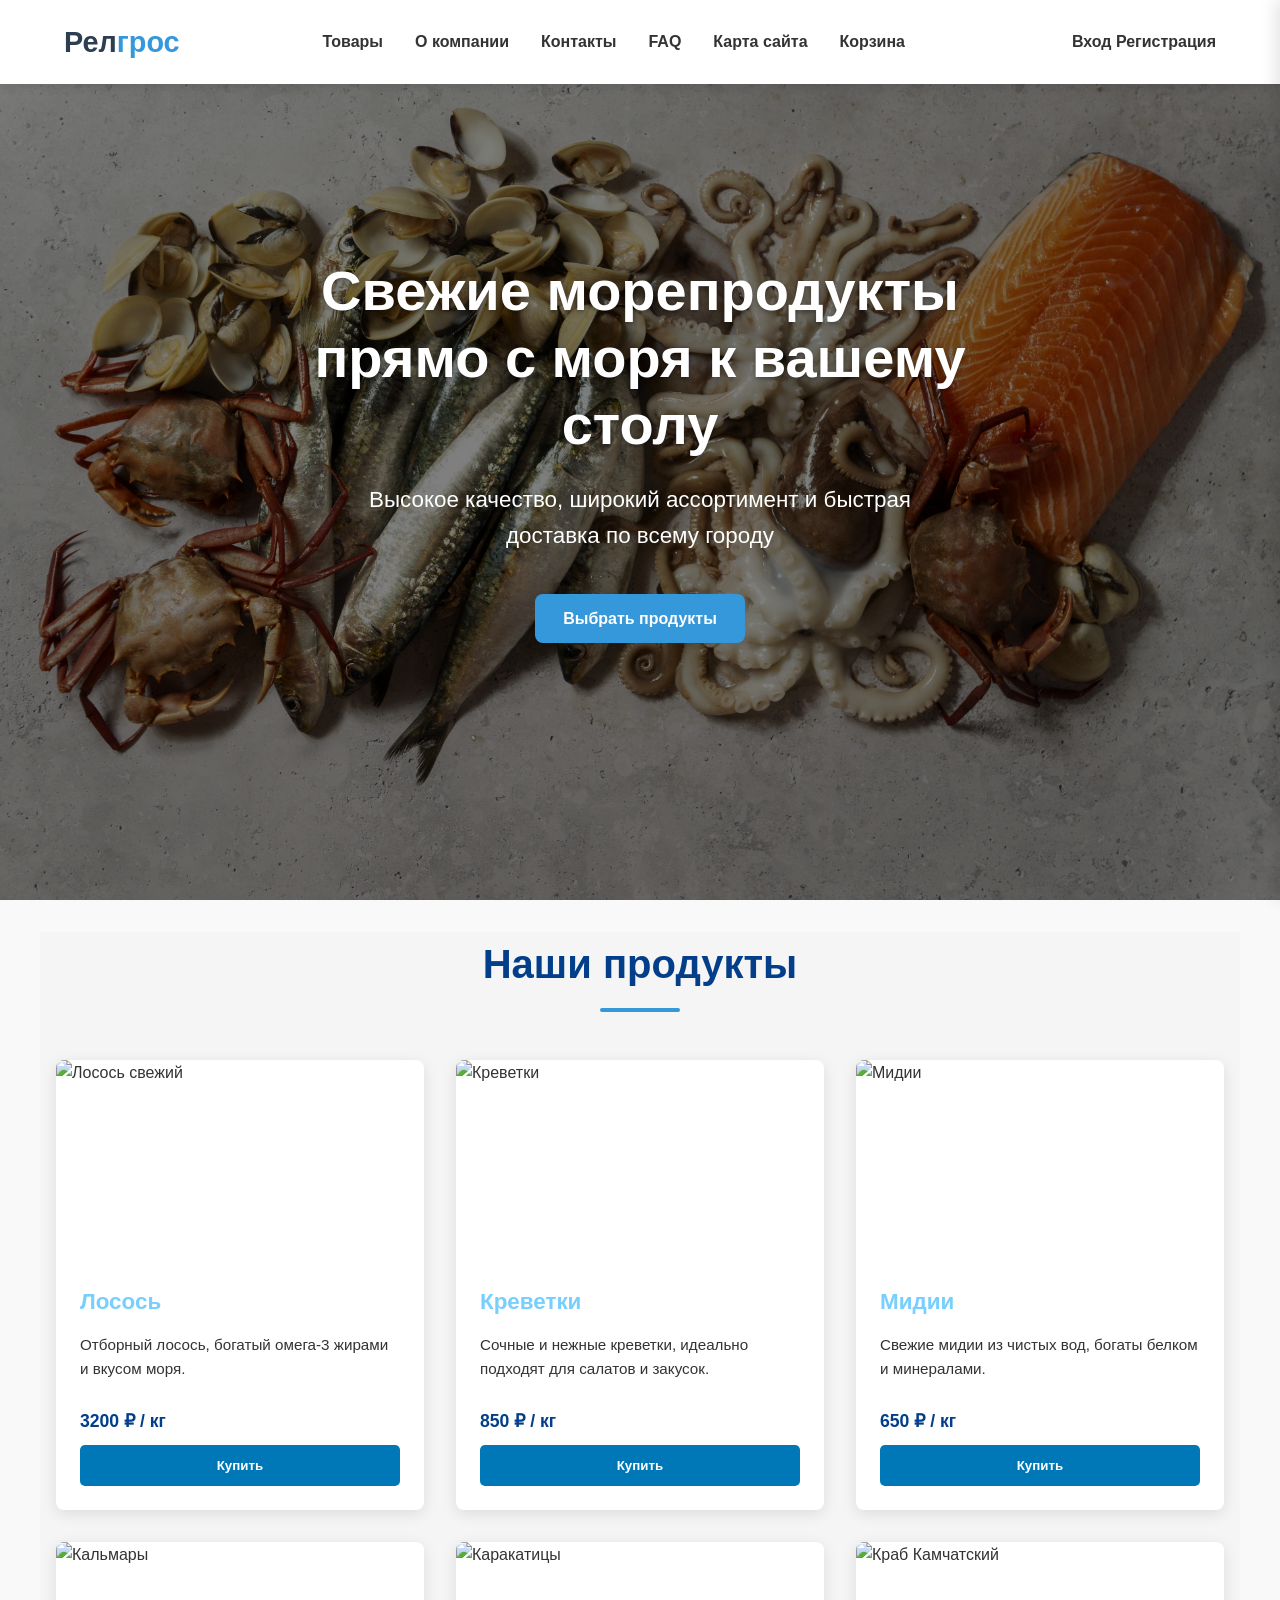
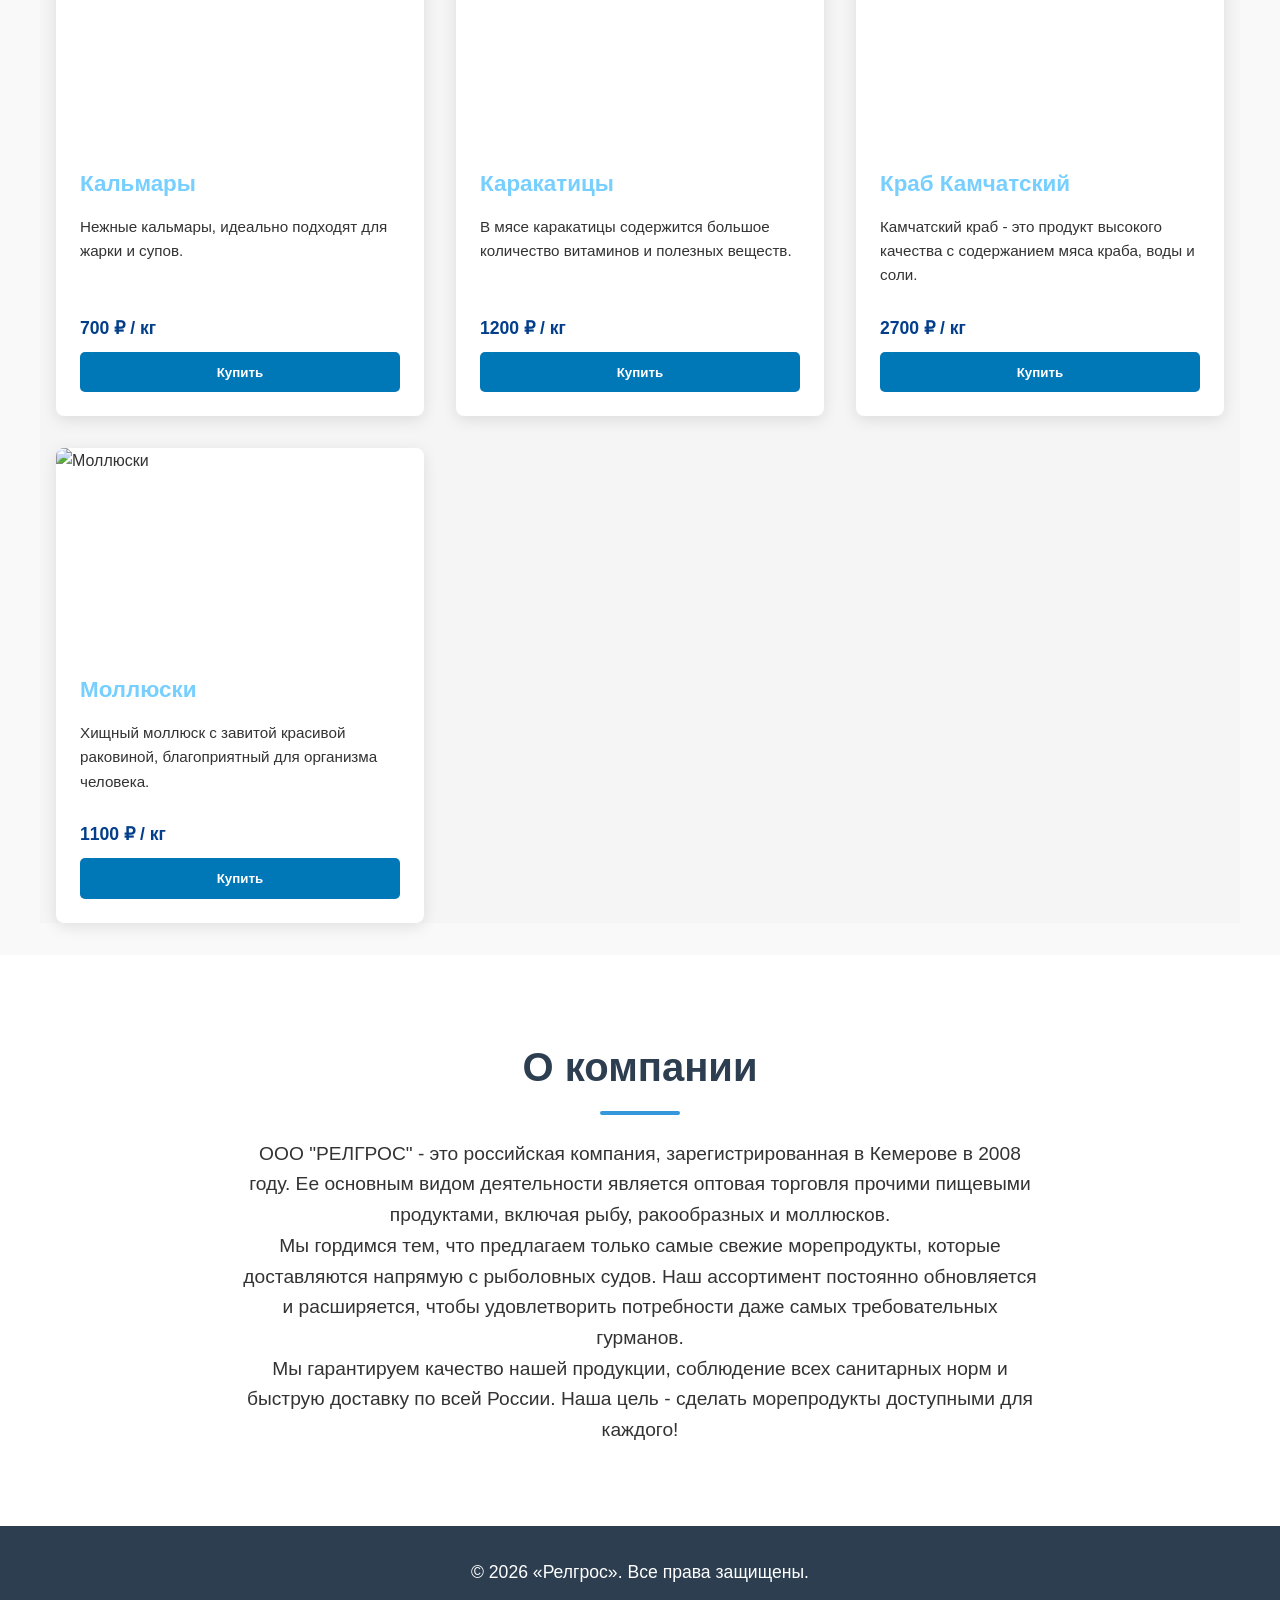
==== commit f9d5773e: "Update index.html" ====
--- a/index.html
+++ b/index.html
@@ -18,9 +18,9 @@
 
   background-image: linear-gradient(rgba(0, 0, 0, 0.5), rgba(0, 0, 0, 0.5)),
 
+                    url('hero1.webp');
+   
   background-attachment:scroll;
-    
-                    url('hero1.webp');
 
   background-size: cover;
 
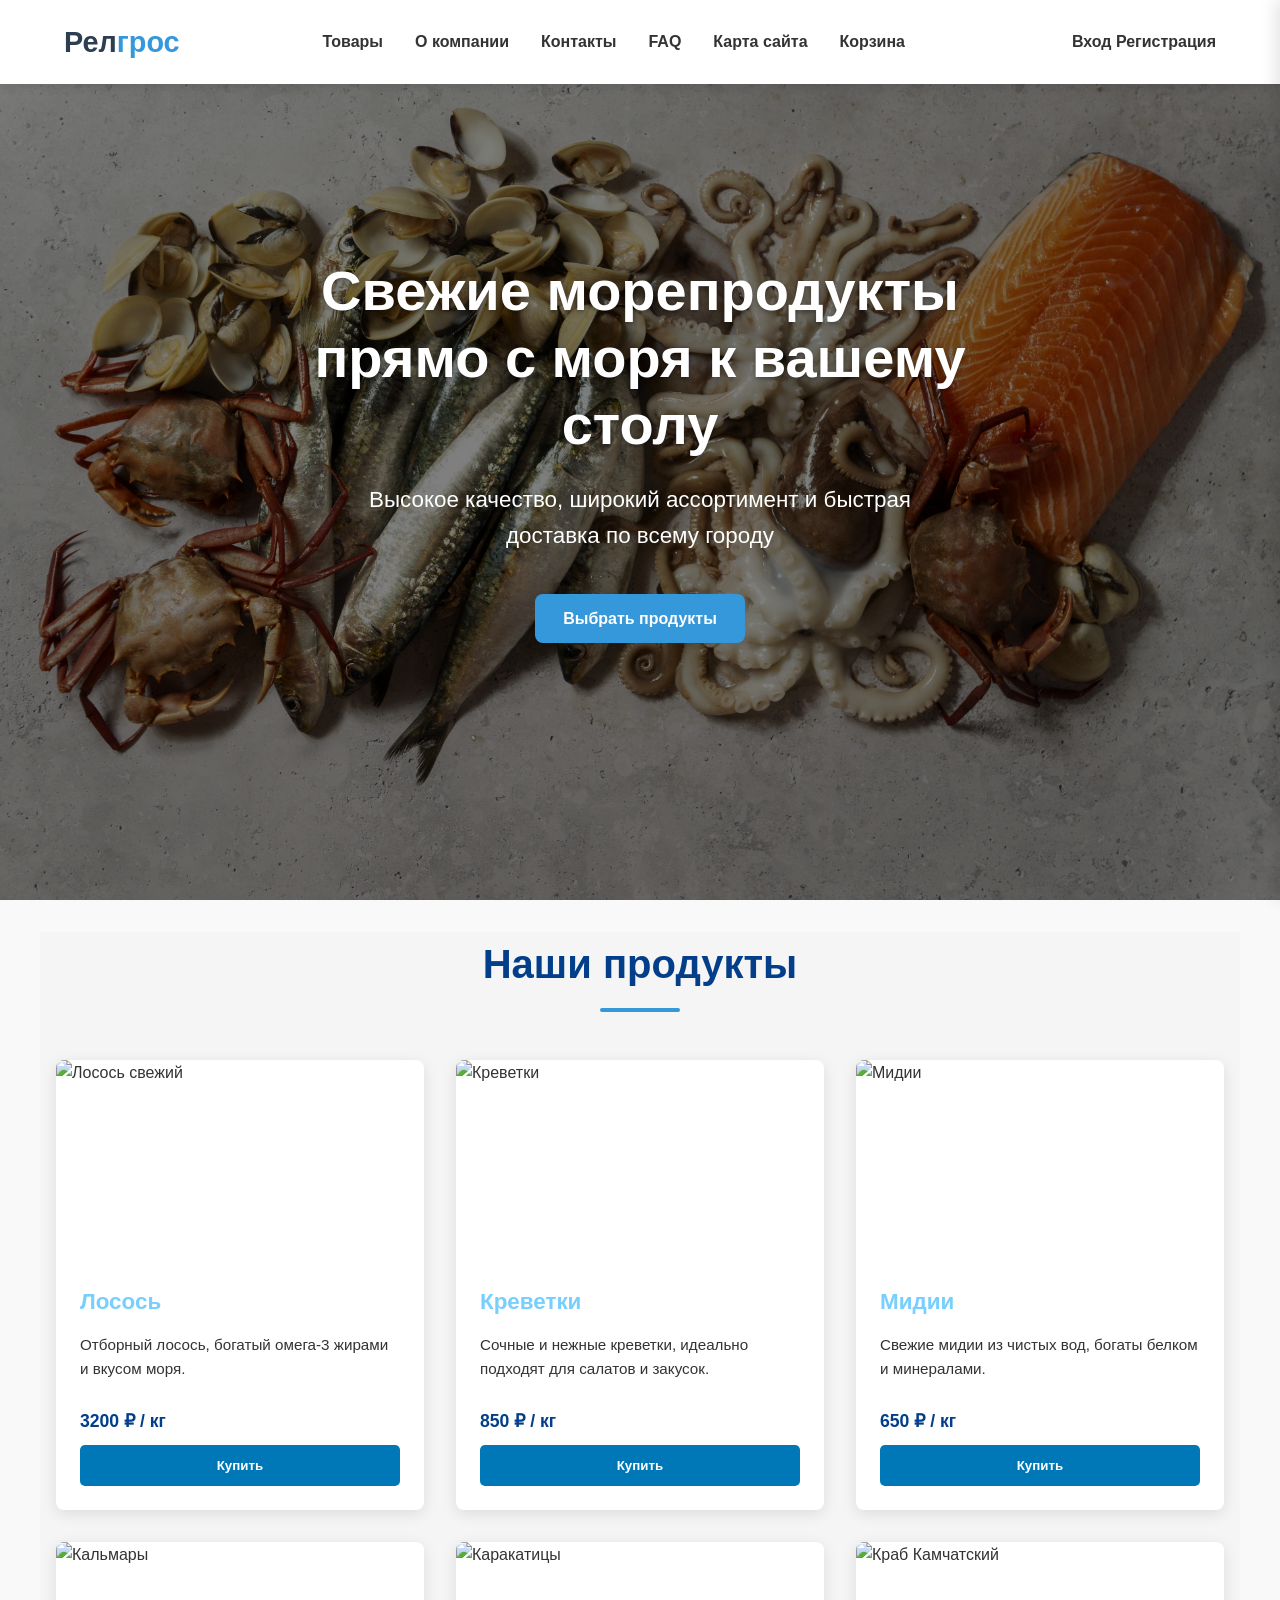
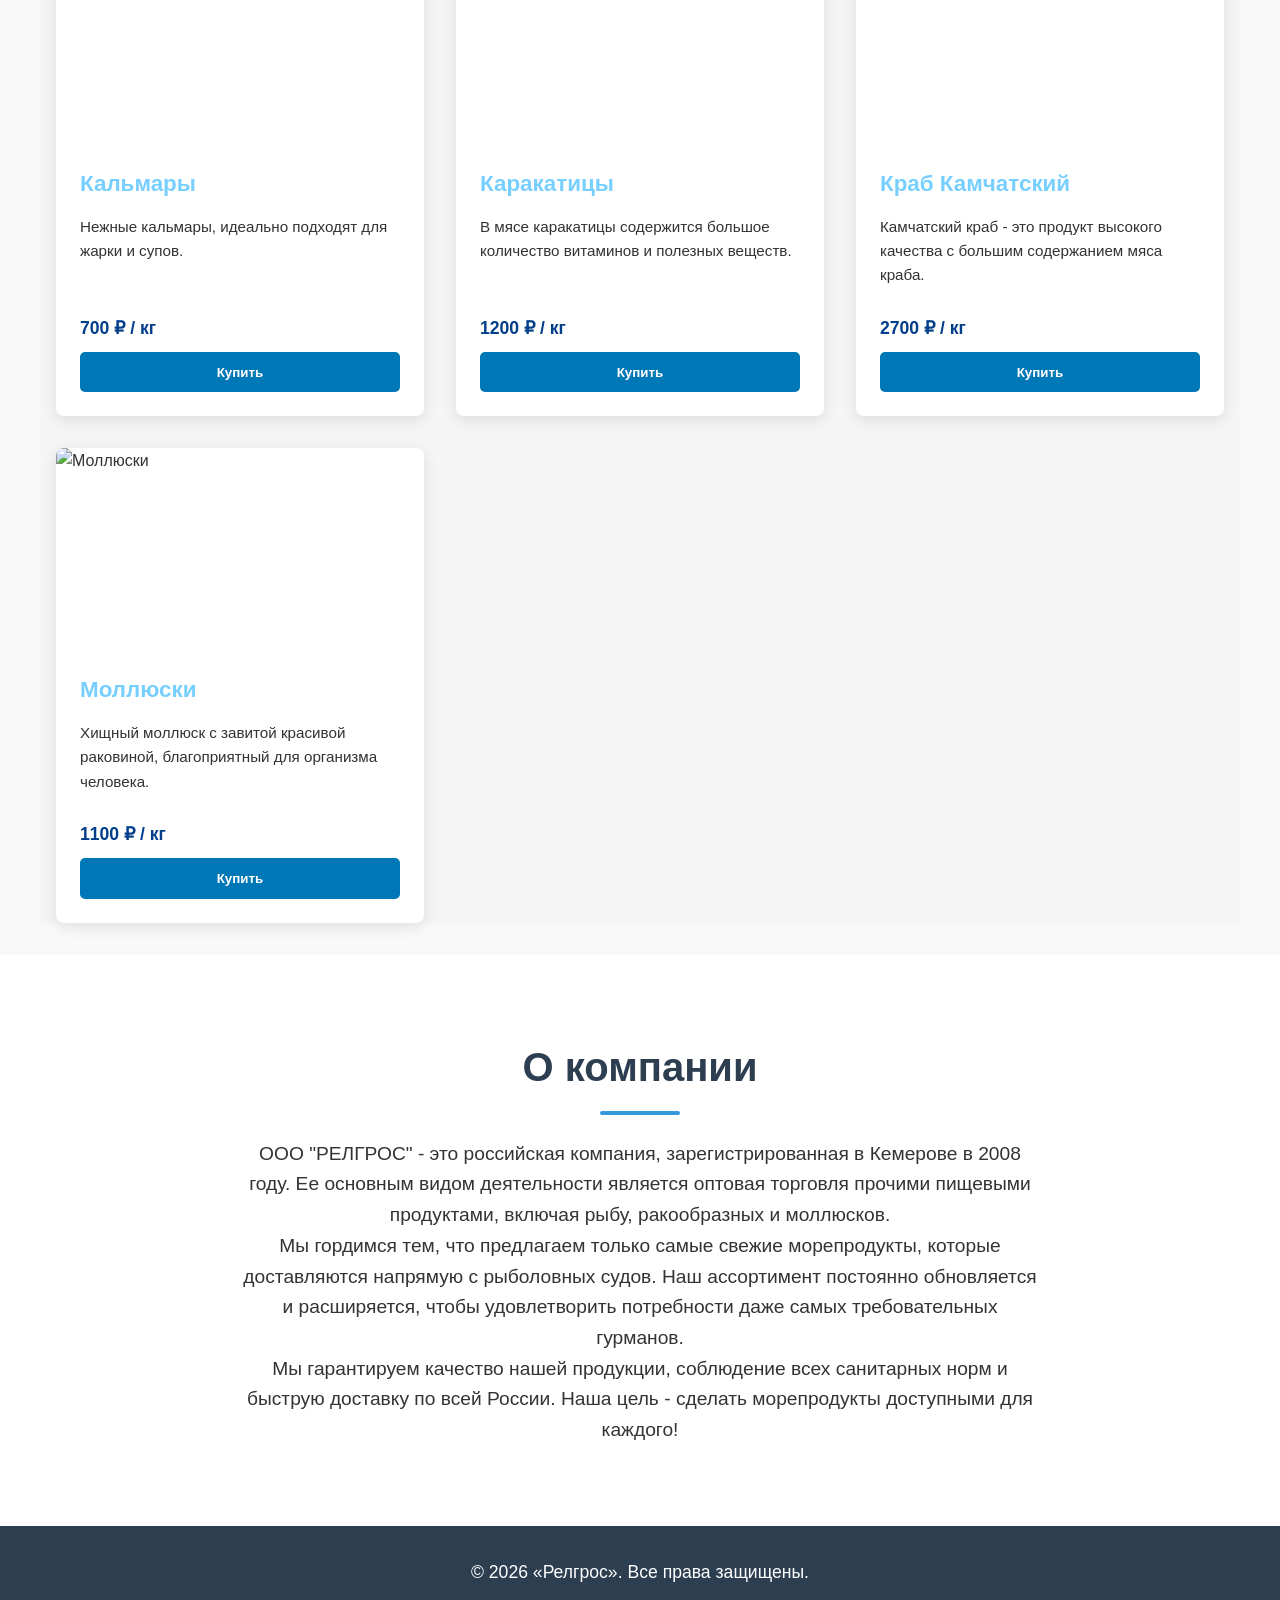
==== commit 82d440d8: "Update index.html" ====
--- a/index.html
+++ b/index.html
@@ -374,7 +374,7 @@
 
           <h3>Краб Камчатский</h3>
 
-          <p>Камчатский краб - это продукт высокого качества с содержанием мяса краба, воды и соли.</p>
+          <p>Камчатский краб - это продукт высокого качества с большим содержанием мяса краба.</p>
 
           <div class="price">2700 ₽ / кг</div>
 
